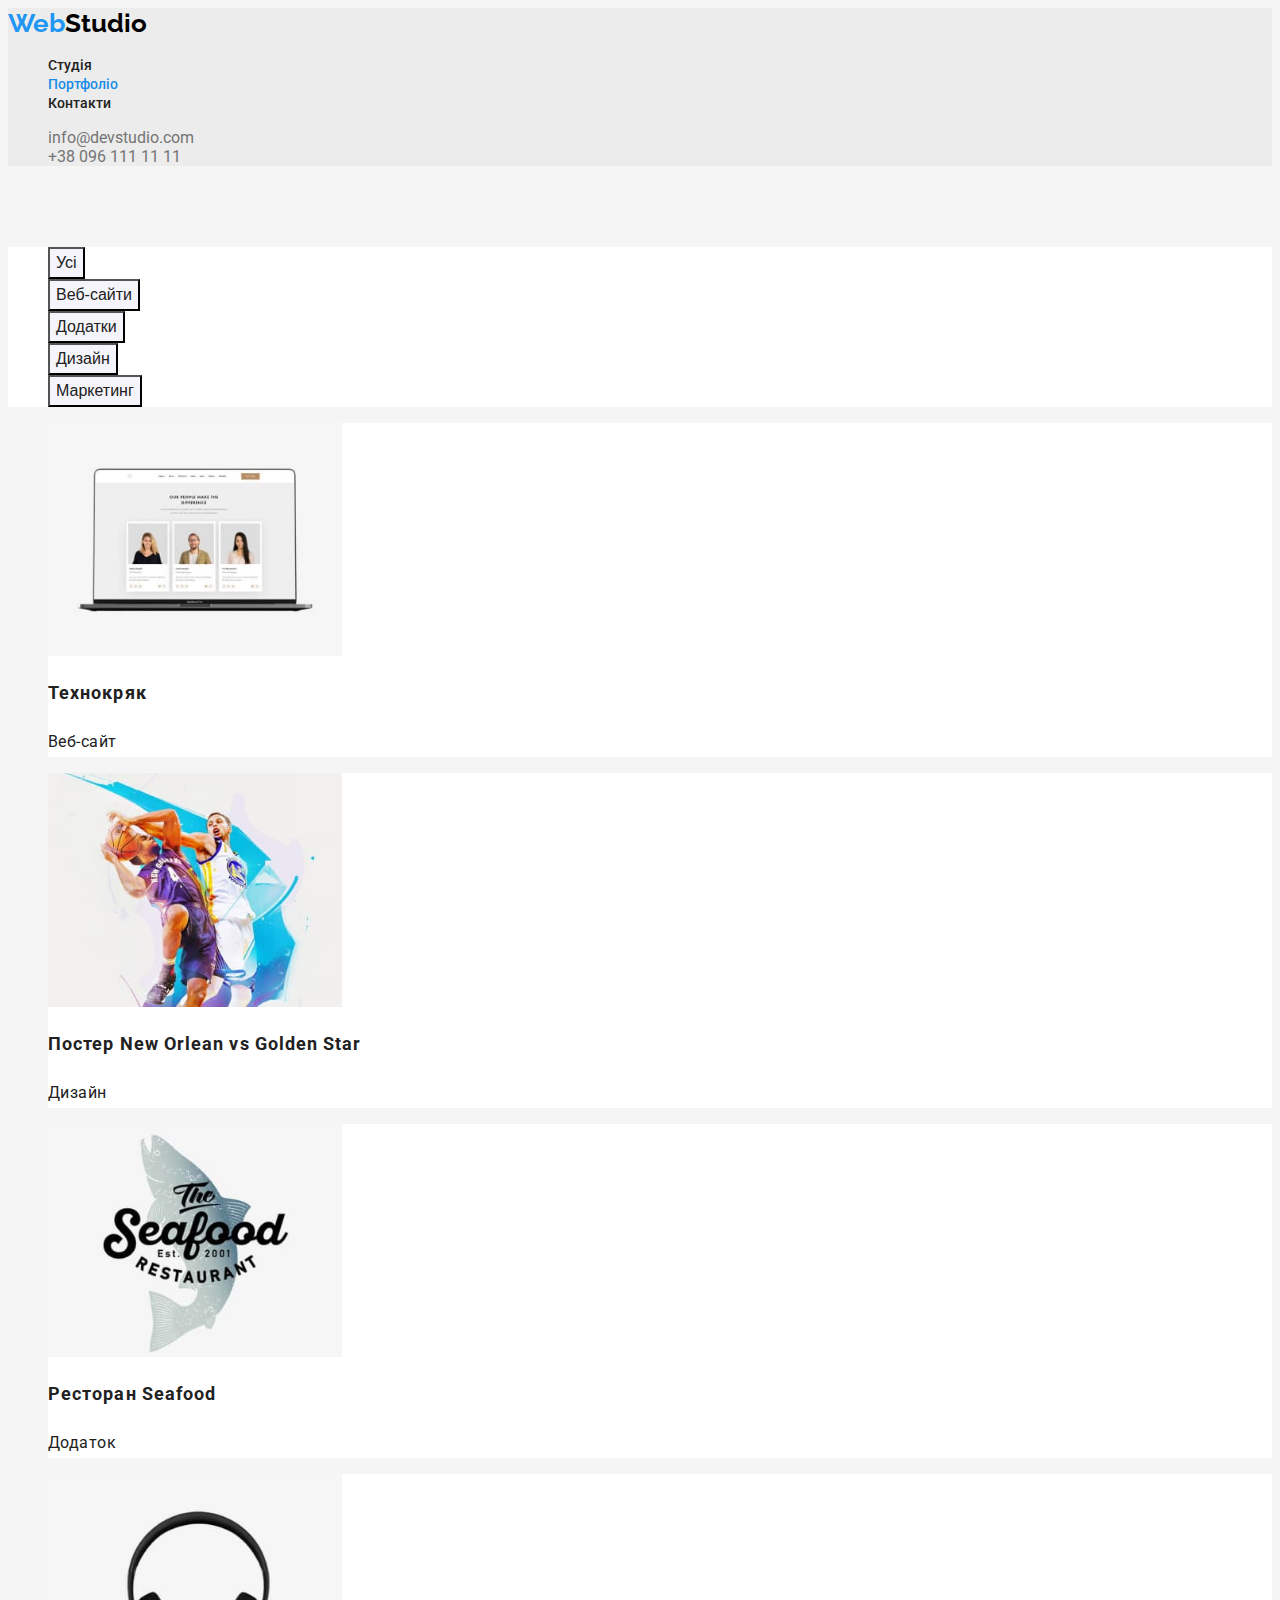
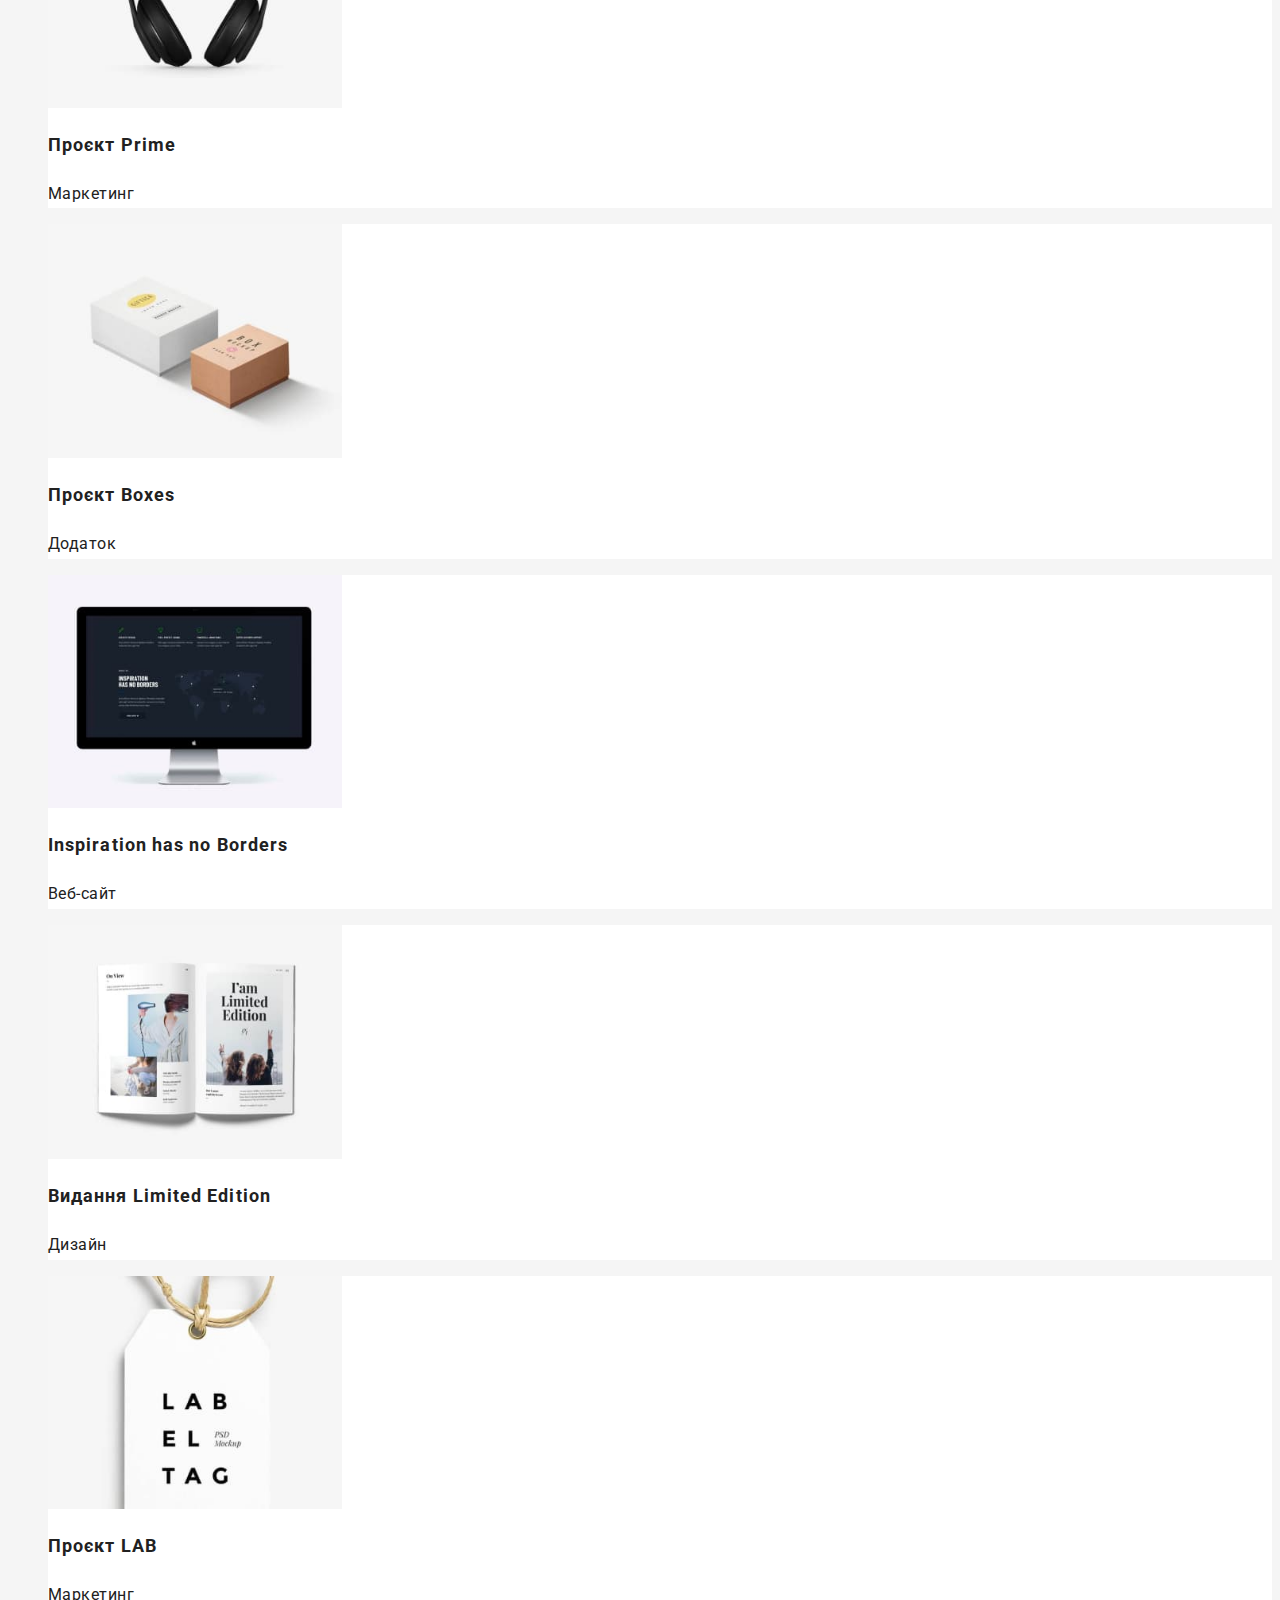
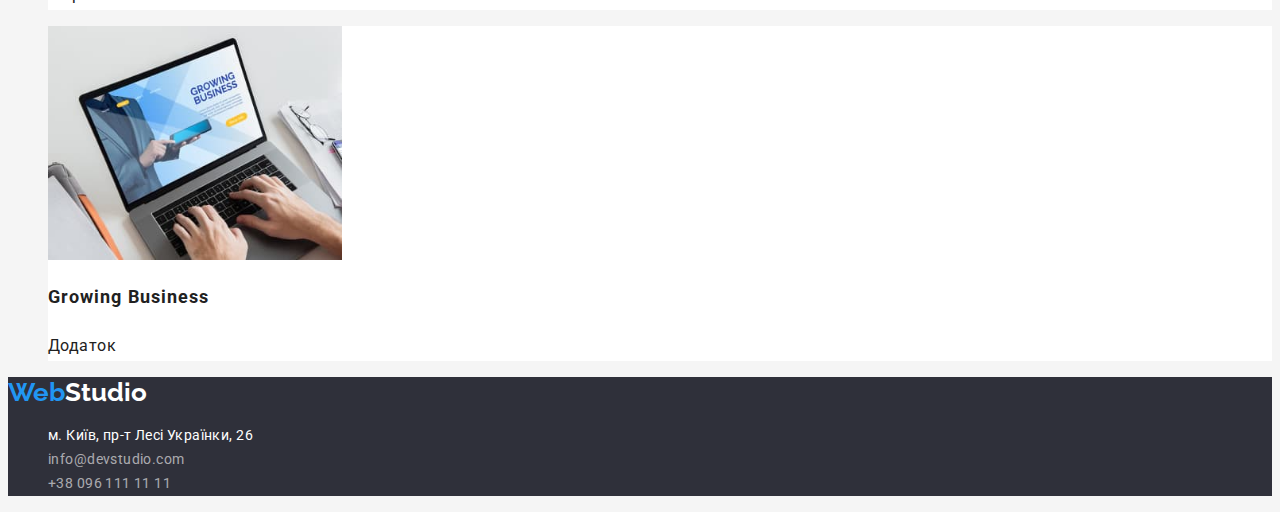
==== portfolio.html @ 99e881dc "sm else" ====
<!DOCTYPE html>
<html lang="uk">
<head>
    <meta charset="UTF-8">
    <meta http-equiv="X-UA-Compatible" content="IE=edge">
    <meta name="viewport" content="width=device-width, initial-scale=1.0">
    <link rel="preconnect" href="https://fonts.googleapis.com"> 
<link rel="preconnect" href="https://fonts.gstatic.com" crossorigin> 
<link href="https://fonts.googleapis.com/css2?family=Raleway:wght@700&family=Roboto:wght@400;500;700;900&display=swap" rel="stylesheet">
<link rel="stylesheet" href="./styles/styles.css">
    <title>Портфоліо</title>
</head>
<body>
    <header class="header">
        <a href="#" class="studio"><span class="web">Web</span>Studio</a>
        <nav>
            <ul class="site-nav list">
              <li><a href="./index.html" class="link">Студія</a></li>
              <li><a href="./portfolio.html" class="link current">Портфоліо</a></li>
              <li><a href="" class="link">Контакти</a></li>
            </ul>
        </nav>
    <ul class="contacts">
        <li class="contact"><a class="contact" href="mailto:info@devstudio.com">info@devstudio.com</a></li>
        <li class="contact"><a class="contact" href="tel:+380961111111">+38 096 111 11 11</a></li>
    </ul>
    </header>
    <main>
        <section>
          <h1 class="visually-hidden">Портфоліо</h1>
          <ul class="button_list">
            <li><button type="button" class="portfolio-button">Усі</button></li>
            <li><button type="button" class="portfolio-button">Веб-сайти</button></li>
            <li><button type="button" class="portfolio-button">Додатки</button></li>
            <li><button type="button" class="portfolio-button">Дизайн</button></li>
            <li><button type="button" class="portfolio-button">Маркетинг</button></li>
          </ul>
          <ul class="picture_list">
            <li class="picture_item">
              <img src="./images/techno_kryak.jpg" alt="Технокряк" width="294" />
              <h2 class="job">Технокряк</h2>
              <p class="type">Веб-сайт</p>
            </li>
            <li  class="picture_item">
              <img src="./images/basket.jpg" alt="Постер New Orlean vs Golden Star" width="294" />
              <h2 class="job">Постер New Orlean vs Golden Star</h2>
              <p class="type">Дизайн</p>
            </li>
            <li class="picture_item">
              <img src="./images/fish.jpg" alt="Ресторан Seafood" width="294" />
              <h2 class="job">Ресторан Seafood</h2>
              <p class="type">Додаток</p>
            </li>
            <li class="picture_item">
              <img src="./images/earphones.jpg" alt="Проєкт Prime" width="294" />
              <h2 class="job">Проєкт Prime</h2>
              <p class="type">Маркетинг</p>
            </li>
            <li class="picture_item">
              <img src="./images/boxes.jpg" alt="Проєкт Boxes" width="294" />
              <h2 class="job">Проєкт Boxes</h2>
              <p class="type">Додаток</p>
            </li>
            <li class="picture_item">
              <img src="./images/screen.jpg" alt="Inspiration has no Borders" width="294" />
              <h2 class="job">Inspiration has no Borders</h2>
              <p class="type">Веб-сайт</p>
            </li>
            <li class="picture_item">
              <img src="./images/book.jpg" alt="Видання Limited Edition" width="294" />
              <h2 class="job">Видання Limited Edition</h2>
              <p class="type">Дизайн</p>
            </li>
            <li class="picture_item">
              <img src="./images/label.jpg" alt="Проєкт LAB" width="294" />
              <h2 class="job">Проєкт LAB</h2>
              <p class="type">Маркетинг</p>
            </li>
            <li class="picture_item">
              <img src="./images/laptop.jpg" alt="Growing Business" width="294" />
              <h2 class="job">Growing Business</h2>
              <p class="type">Додаток</p>
            </li>
          </ul>
        </section>
      </main>
    <!--Basement-->
    <footer class="footer">
        <a href="#" class="studio_bot"><span class="web">Web</span>Studio</a>
        <address>
         <ul class="foot-contacts">
            <li class="address"><a class="address" href="https://goo.gl/maps/YetoZ5Styc7Grwgf9" target="_blank" rel="nofolow noopener noreferrer">м. Київ, пр-т Лесі Українки, 26</a></li>
            <li class="contact-f"><a class="contact-f" href="mailto:info@devstudio.com">info@devstudio.com</a></li>
            <li class="contact-f"><a class="contact-f" href="tel:+380961111111">+38 096 111 11 11</a></li> 
         </ul> 
        </address>
 </footer>
    
</body>
</html>
---- styles/styles.css ----
body { font-family: 'Roboto', sans-serif;
    color: #212121;
    background-color: #f5f5f5;
    
} 
.web {
color: #2196F3;
font-family: 'Raleway', sans-serif;
font-size: 26px;
line-height: 1.2;
text-decoration: none;
font-style: bold;
}
.studio {
    color: #000000;
    font-family: 'Raleway', sans-serif;
    font-size: 26px;
    line-height: 1.2;
    text-decoration: none;
    font-weight: bold;
}
.studio_bot {
    color: #FFFFFF;
    font-family: 'Raleway', sans-serif;
    font-size: 26px;
    line-height: 1.2;
    text-decoration: none;
    font-weight: bold;
}
.main {
    background-color: #2F303A;
    color: #FFFFFF;
    font-size: 44px;
    line-height: 1.36;
    letter-spacing: 0,06em;
    font-weight: 900;
    text-transform: uppercase;
    text-align: center;
   


}
.main_button {
    color: #FFFFFF;
    background-color:#2196F3;
    cursor: pointer;
    font-family: inherit;
    font-size: 16px;
    font-weight: 700;
    line-height: 1.9;
    letter-spacing: 0,06em;
    align-items: center;
    text-align: center;
    
}
.main_button:hover {
    color: #FFFFFF;
    background-color: #188CE8;
}
.main_button:focus {
    color: #FFFFFF;
    background-color: #188CE8;
}
.header {
    background-color: #ECECEC;
}
.site-nav {
    text-decoration: none;
    list-style-type: none;

}
.contacts {
    list-style-type: none;
    text-decoration: none;
    color: #212121;
}
.link {
    list-style-type: none;
    color: #212121;
    text-decoration: none;
    font-size: 14px;
    font-weight: 500;
    letter-spacing: 0,02em;
    line-height: 1.172;
    

}
.link:hover {
    color: #2196F3;
}
.link:focus {
    color: #2196F3;
}
.link:current {
    color: #2196F3;
}
.contact {
    list-style-type: none;
    text-decoration: none;
    color: #757575;
}
.contact:hover {
    color: #2196F3;
}

.h2 {
    visibility: hidden;
}
.peculiarities-block {
    text-decoration: none;
    list-style-type: none;
}
.list-item-name {
    
    font-size: 14px;
    font-weight: 700;
    color: #212121;
    letter-spacing: 0.03em;
    line-height: 1.14;
}
.list-item-description {
    font-size: 14px;
    font-weight: 400;
    color: #757575;
    line-height: 1.71;
    letter-spacing: 0.03em;

}
.wwd {
    background-color: #ECECEC;
   
}
.wwd-h2 {
font-weight: 700;
font-size: 36px;
line-height: 1.16;
text-align: center;
letter-spacing: 0.03em;
color: #212121;
}
.wwd-ul {
    text-decoration: none;
    list-style-type: none;

}
.team {
font-weight: 700;
font-size: 36px;
line-height: 1.16;
text-align: center;
letter-spacing: 0.03em;
color: #212121;
background-color: #F5F4FA;
}
.team-color {
    background-color: #F5F4FA;
}
.team-list {
    background-color: #F5F4FA;
    list-style-type: none;

}
.name {
font-weight: 500;
font-size: 16px;
line-height: 1.19;
text-align: center;
letter-spacing: 0.03em;
color: #212121;
}
.job-title {
    font-weight: 400;
font-size: 16px;
line-height: 1.19;
text-align: center;
letter-spacing: 0.03em;
color: #757575;
}
.member1 {
    background-color: #FFFFFF;
}
.member2 {
    background-color: #FFFFFF;
}
.member3 {
    background-color: #FFFFFF;
}
.member4 {
    background-color: #FFFFFF;
}
.footer {
    background-color: #2F303A;
}
.foot-contacts {
    text-decoration: none;
    list-style-type: none;
    font-style: normal;
}
.address {
font-weight: 400;
font-size: 14px;
line-height: 1.71;
letter-spacing: 0.03em;
color: #FFFFFF;
list-style-type: none;
text-decoration: none;
}
.contact-f {
    list-style-type: none;
    text-decoration: none;
    font-weight: 400;
    font-size: 14px;
    line-height: 1.71;
    letter-spacing: 0.03em;
    color: rgba(255, 255, 255, 0.6);
}

/* Portofolio html */

.portfolio-button {
  color: #212121;
  background-color: #F5F4FA;
  font-weight: 500;
  font-size: 16px;
  line-height: 1.62;
  cursor: pointer;
  
}
.portfolio-button:hover,
.portfolio-button:focus {
  color: #FFFFFF;
  background-color: #2196F3;
}
.button_list {
    list-style-type: none;
    background-color: #FFFFFF;
}
.picture_list {
    list-style-type: none;
}
.picture_item {
    background-color: #FFFFFF;
}
.job {
  color: var(--primary-text-color);
  font-weight: 700;
  font-size: 18px;
  line-height: 2;
  letter-spacing: 0.06em;
}
.type {
  color: var(--secondary-text-color);
  font-weight: 400;
  font-size: 16px;
  line-height: 1.87;
  letter-spacing: 0.03em;
}
.site-nav .link:hover,
.site-nav .link:focus,
.site-nav .link.current {
  color: #188CE8;
}
.address:hover,
.address:focus {
    color: #188CE8;
}
.contact-f:hover,
.contact-f:focus {
    color: #188CE8;
}

.visually-hidden {
    visibility: hidden;
}
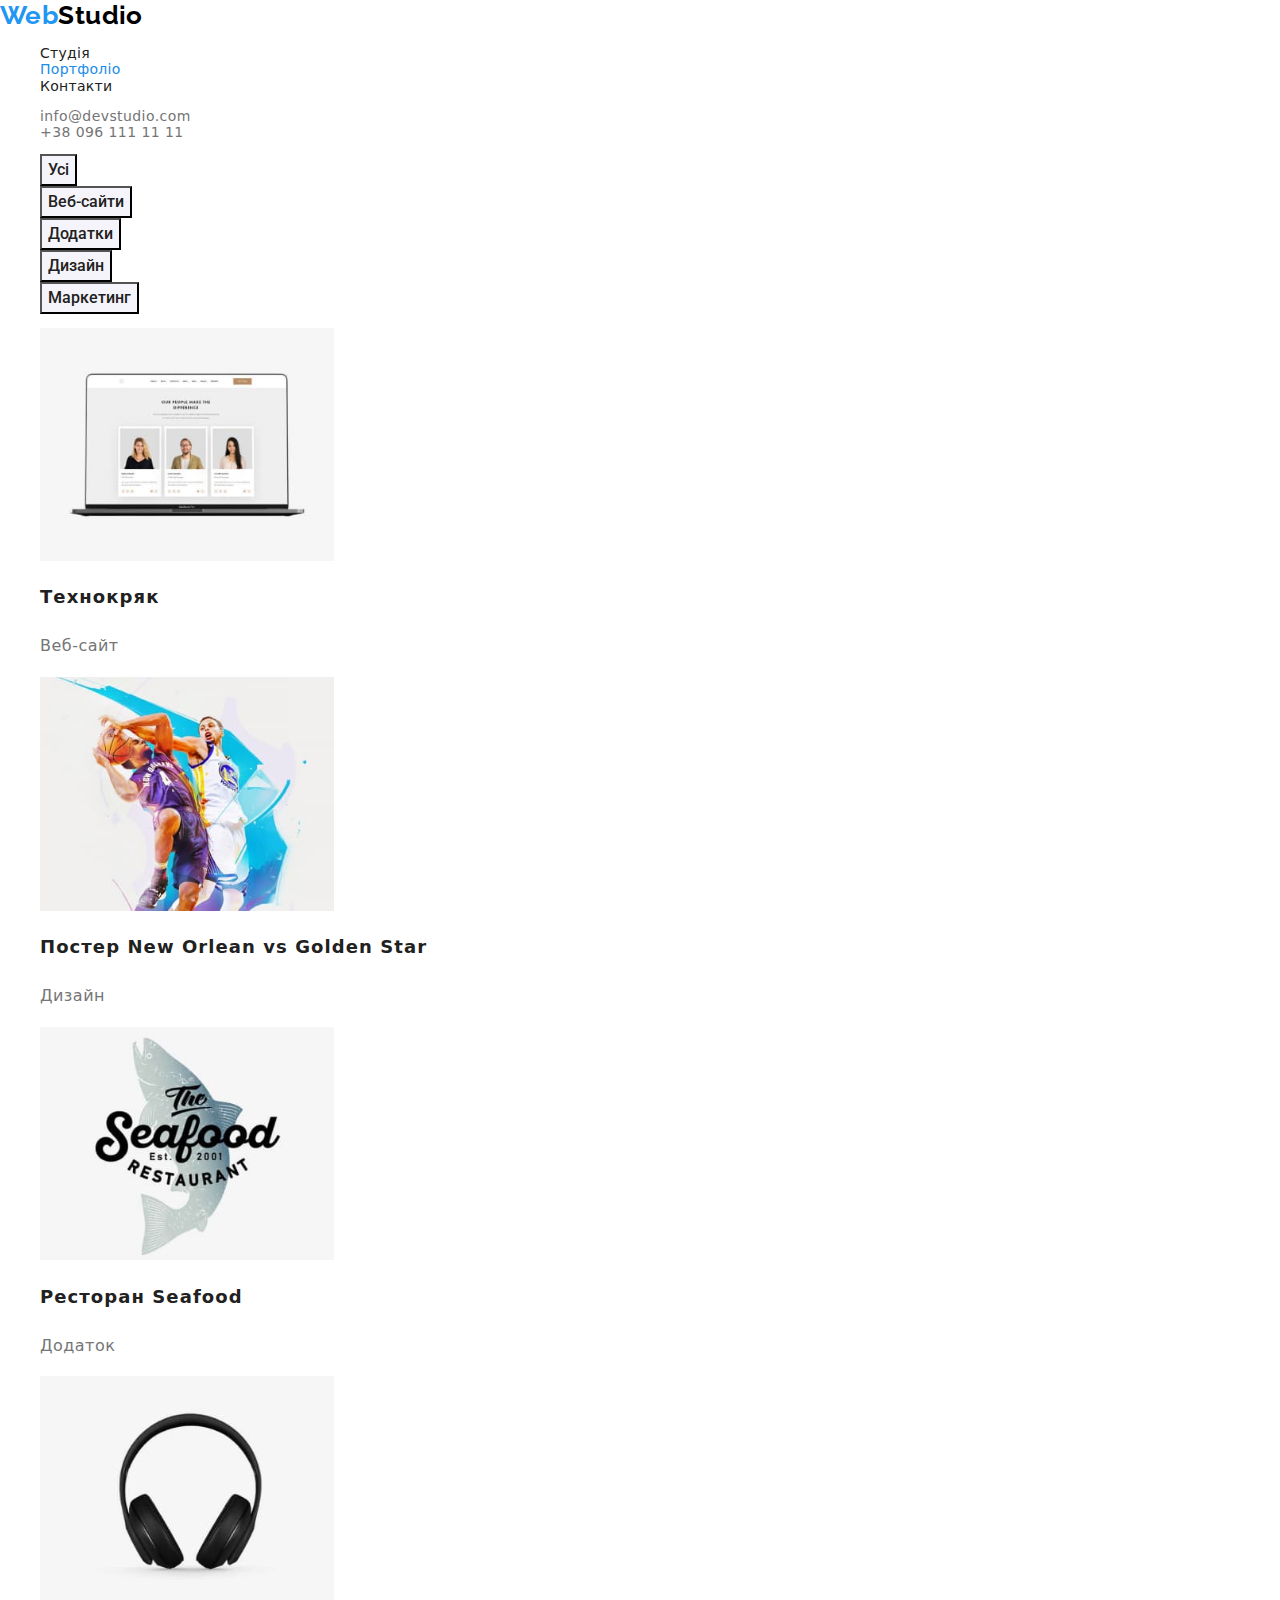
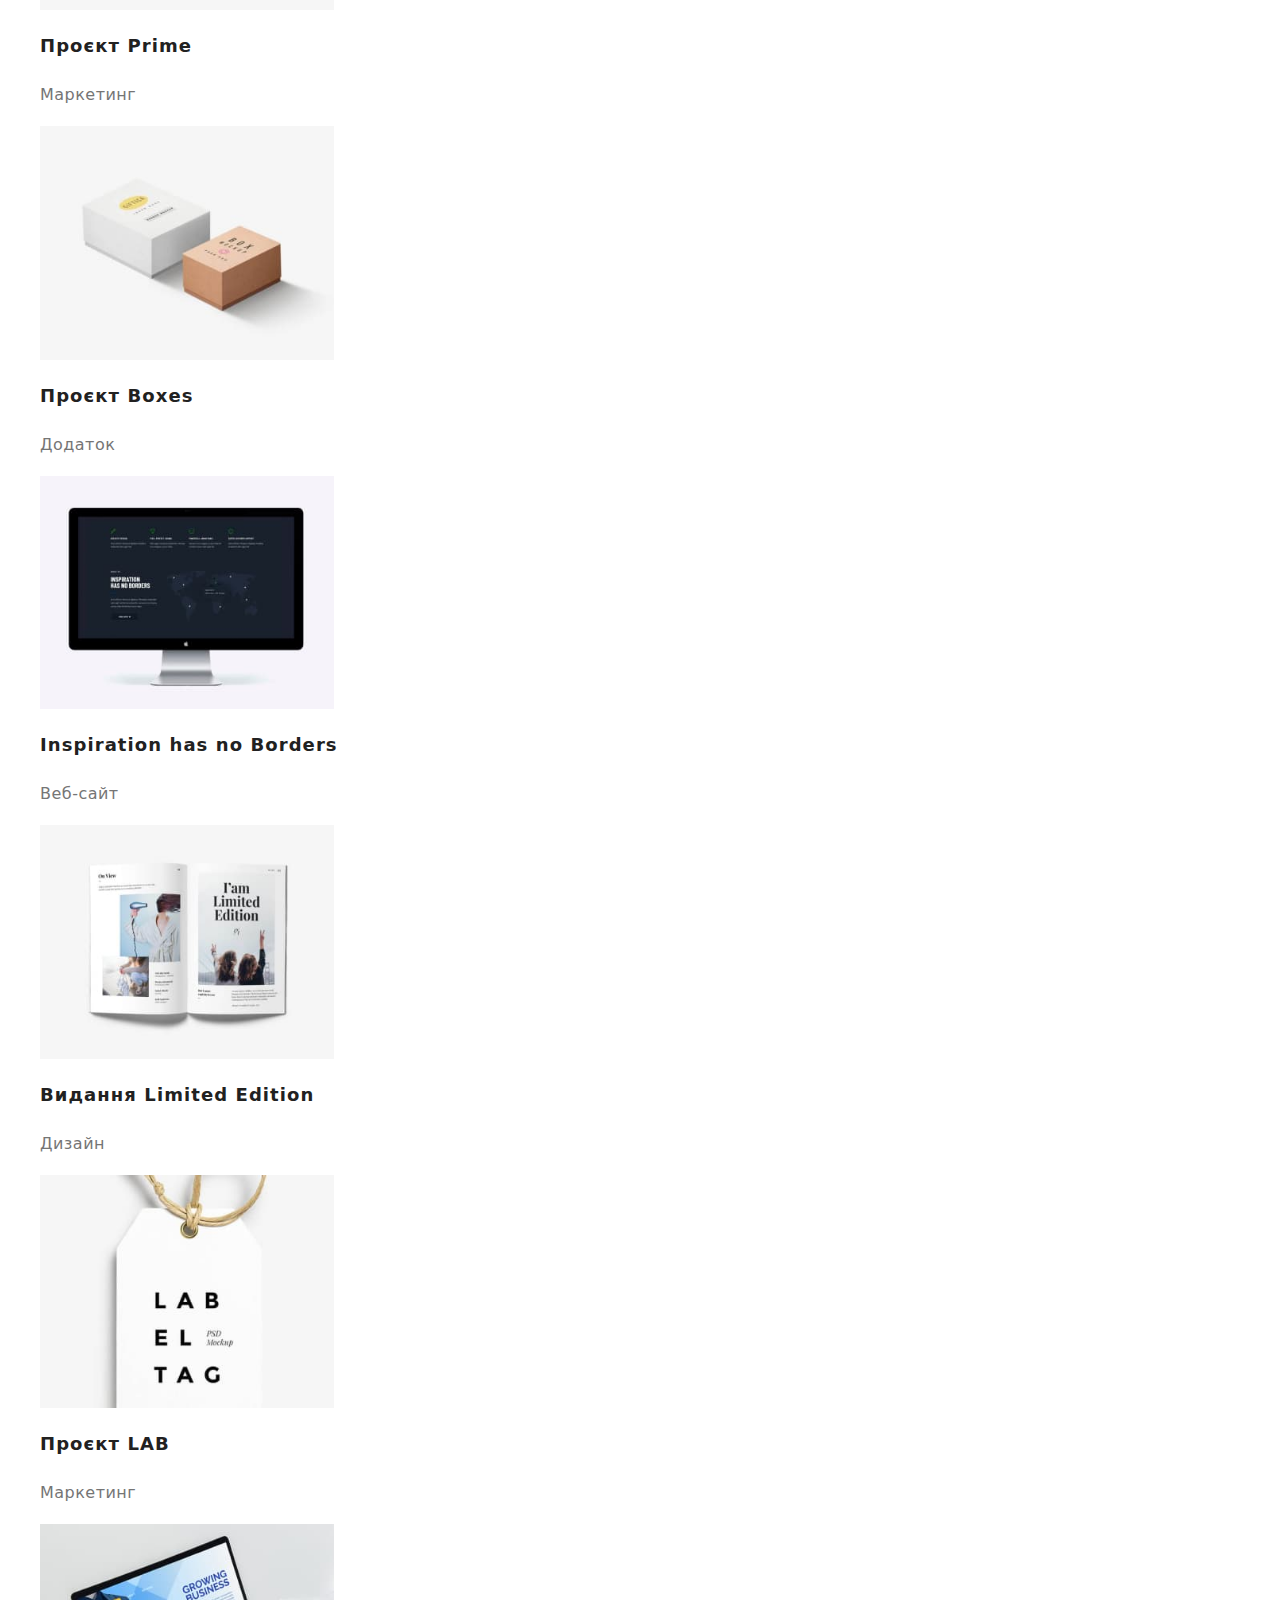
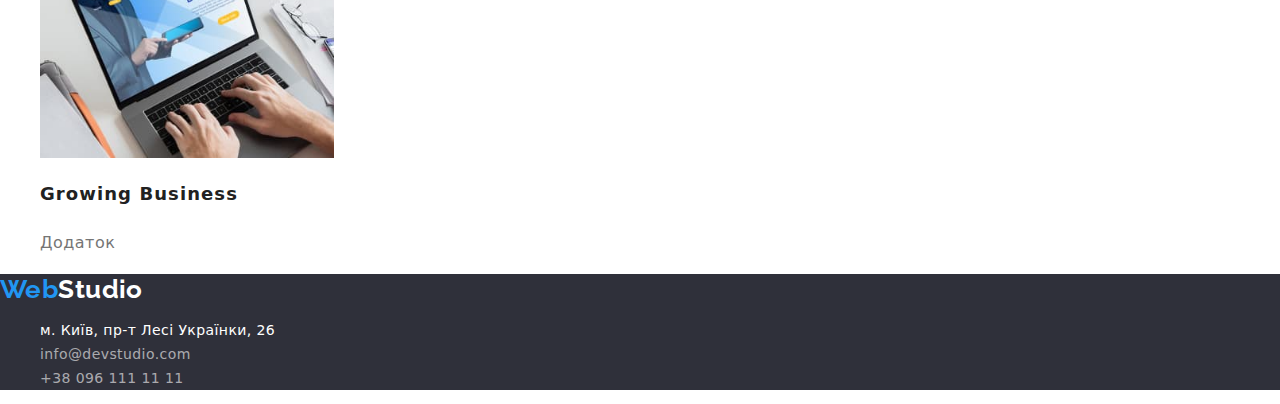
==== commit 7924ca27: "nice try" ====
--- a/portfolio.html
+++ b/portfolio.html
@@ -8,6 +8,7 @@
 <link rel="preconnect" href="https://fonts.gstatic.com" crossorigin> 
 <link href="https://fonts.googleapis.com/css2?family=Raleway:wght@700&family=Roboto:wght@400;500;700;900&display=swap" rel="stylesheet">
 <link rel="stylesheet" href="./styles/styles.css">
+<link rel="stylesheet" href="https://cdnjs.cloudflare.com/ajax/libs/modern-normalize/1.1.0/modern-normalize.min.css">
     <title>Портфоліо</title>
 </head>
 <body>
--- a/styles/styles.css
+++ b/styles/styles.css
@@ -1,38 +1,55 @@
+:root {
+--primary-text-color: #212121;
+--secondary-text-color: #FFFFFF;
+--tetriary-text-color: #000000;
+--primary-description-color: #757575;
+--secondary-description-color: rgba(255, 255, 255, 0.6);
+--primary-change-color: #2196F3;
+--button-color: #188CE8;
+--main-background-color: #2F303A;
+--random-background-color: #F5F4FA;
+}
+
+
+
+
+
+
 body { font-family: 'Roboto', sans-serif;
-    color: #212121;
-    background-color: #f5f5f5;
+    color: var(--primary-text-color);
+    background-color: #FFFFFF;
+    font-size: 14px;
+    letter-spacing: 0.03em;
     
 } 
 .web {
-color: #2196F3;
-font-family: 'Raleway', sans-serif;
-font-size: 26px;
-line-height: 1.2;
-text-decoration: none;
-font-style: bold;
+color: var(--primary-change-color);
+
 }
 .studio {
-    color: #000000;
+    color: var(--tetriary-text-color);
     font-family: 'Raleway', sans-serif;
     font-size: 26px;
-    line-height: 1.2;
+    line-height: 1.19;
     text-decoration: none;
     font-weight: bold;
 }
 .studio_bot {
-    color: #FFFFFF;
+    color: var(--secondary-text-color);
     font-family: 'Raleway', sans-serif;
     font-size: 26px;
-    line-height: 1.2;
+    line-height: 1.19;
     text-decoration: none;
     font-weight: bold;
 }
+.main_section {
+    background-color: var(--main-background-color);
+}
 .main {
-    background-color: #2F303A;
-    color: #FFFFFF;
+    color: var(--secondary-text-color);
     font-size: 44px;
     line-height: 1.36;
-    letter-spacing: 0,06em;
+    letter-spacing: 0.06em;
     font-weight: 900;
     text-transform: uppercase;
     text-align: center;
@@ -41,29 +58,27 @@
 
 }
 .main_button {
-    color: #FFFFFF;
-    background-color:#2196F3;
+    color: var(--secondary-text-color);
+    background-color:var(--primary-change-color);
     cursor: pointer;
     font-family: inherit;
     font-size: 16px;
     font-weight: 700;
-    line-height: 1.9;
-    letter-spacing: 0,06em;
+    line-height: 1.88;
+    letter-spacing: 0.06em;
     align-items: center;
     text-align: center;
     
 }
 .main_button:hover {
-    color: #FFFFFF;
-    background-color: #188CE8;
+    color: var(--secondary-text-color);
+    background-color: var(--button-color);
 }
 .main_button:focus {
-    color: #FFFFFF;
-    background-color: #188CE8;
-}
-.header {
-    background-color: #ECECEC;
-}
+    color: var(--secondary-text-color);
+    background-color: var(--button-color);
+}
+
 .site-nav {
     text-decoration: none;
     list-style-type: none;
@@ -71,41 +86,36 @@
 }
 .contacts {
     list-style-type: none;
-    text-decoration: none;
-    color: #212121;
 }
 .link {
     list-style-type: none;
-    color: #212121;
+    color: var(--primary-text-color);
     text-decoration: none;
     font-size: 14px;
     font-weight: 500;
-    letter-spacing: 0,02em;
-    line-height: 1.172;
+    letter-spacing: 0.02em;
+    line-height: 1.17;
     
 
 }
 .link:hover {
-    color: #2196F3;
+    color: var(--primary-change-color);
 }
 .link:focus {
-    color: #2196F3;
+    color: var(--primary-change-color);
 }
 .link:current {
-    color: #2196F3;
+    color: var(--primary-change-color);
 }
 .contact {
     list-style-type: none;
     text-decoration: none;
-    color: #757575;
+    color: var(--primary-description-color);
 }
 .contact:hover {
-    color: #2196F3;
-}
-
-.h2 {
-    visibility: hidden;
-}
+    color: var(--primary-change-color);
+}
+
 .peculiarities-block {
     text-decoration: none;
     list-style-type: none;
@@ -114,20 +124,19 @@
     
     font-size: 14px;
     font-weight: 700;
-    color: #212121;
+    color: var(--primary-text-color);
     letter-spacing: 0.03em;
     line-height: 1.14;
 }
 .list-item-description {
     font-size: 14px;
-    font-weight: 400;
-    color: #757575;
+    color: var(--primary-description-color);
     line-height: 1.71;
     letter-spacing: 0.03em;
 
 }
 .wwd {
-    background-color: #ECECEC;
+    background-color: var(--secondary-text-color);
    
 }
 .wwd-h2 {
@@ -136,7 +145,7 @@
 line-height: 1.16;
 text-align: center;
 letter-spacing: 0.03em;
-color: #212121;
+color: var(--primary-text-color);
 }
 .wwd-ul {
     text-decoration: none;
@@ -149,14 +158,12 @@
 line-height: 1.16;
 text-align: center;
 letter-spacing: 0.03em;
-color: #212121;
-background-color: #F5F4FA;
+color: var(--primary-text-color);
 }
 .team-color {
-    background-color: #F5F4FA;
+    background-color: var(--random-background-color);
 }
 .team-list {
-    background-color: #F5F4FA;
     list-style-type: none;
 
 }
@@ -166,30 +173,29 @@
 line-height: 1.19;
 text-align: center;
 letter-spacing: 0.03em;
-color: #212121;
+color: var(--primary-text-color);
 }
 .job-title {
-    font-weight: 400;
 font-size: 16px;
 line-height: 1.19;
 text-align: center;
 letter-spacing: 0.03em;
-color: #757575;
+color: var(--primary-description-color);
 }
 .member1 {
-    background-color: #FFFFFF;
+    background-color: var(--secondary-text-color);
 }
 .member2 {
-    background-color: #FFFFFF;
+    background-color: var(--secondary-text-color);
 }
 .member3 {
-    background-color: #FFFFFF;
+    background-color: var(--secondary-text-color);
 }
 .member4 {
-    background-color: #FFFFFF;
+    background-color: var(--secondary-text-color);
 }
 .footer {
-    background-color: #2F303A;
+    background-color: var(--main-background-color);
 }
 .foot-contacts {
     text-decoration: none;
@@ -197,12 +203,10 @@
     font-style: normal;
 }
 .address {
-font-weight: 400;
 font-size: 14px;
 line-height: 1.71;
 letter-spacing: 0.03em;
-color: #FFFFFF;
-list-style-type: none;
+color: var(--secondary-text-color);
 text-decoration: none;
 }
 .contact-f {
@@ -212,14 +216,15 @@
     font-size: 14px;
     line-height: 1.71;
     letter-spacing: 0.03em;
-    color: rgba(255, 255, 255, 0.6);
+    color: var(--secondary-description-color);
 }
 
 /* Portofolio html */
 
 .portfolio-button {
-  color: #212121;
-  background-color: #F5F4FA;
+  font-family: 'Roboto';
+  color: var(--primary-text-color);
+  background-color: var(--random-background-color);
   font-weight: 500;
   font-size: 16px;
   line-height: 1.62;
@@ -228,29 +233,28 @@
 }
 .portfolio-button:hover,
 .portfolio-button:focus {
-  color: #FFFFFF;
-  background-color: #2196F3;
+  color: var(--secondary-text-color);
+  background-color: var(--primary-change-color);
 }
 .button_list {
     list-style-type: none;
-    background-color: #FFFFFF;
+   
 }
 .picture_list {
     list-style-type: none;
 }
 .picture_item {
-    background-color: #FFFFFF;
+    background-color: var(--secondary-text-color);
 }
 .job {
-  color: var(--primary-text-color);
+  color:var(--primary-text-color);
   font-weight: 700;
   font-size: 18px;
   line-height: 2;
   letter-spacing: 0.06em;
 }
 .type {
-  color: var(--secondary-text-color);
-  font-weight: 400;
+  color: var(--primary-description-color);
   font-size: 16px;
   line-height: 1.87;
   letter-spacing: 0.03em;
@@ -258,17 +262,26 @@
 .site-nav .link:hover,
 .site-nav .link:focus,
 .site-nav .link.current {
-  color: #188CE8;
+  color: var(--button-color);
 }
 .address:hover,
 .address:focus {
-    color: #188CE8;
+    color: var(--button-color);
 }
 .contact-f:hover,
 .contact-f:focus {
-    color: #188CE8;
+    color: var(--button-color);
 }
 
 .visually-hidden {
-    visibility: hidden;
-}
+    position: absolute;
+    width: 1px;
+    height: 1px;
+    margin: -1px;
+    border: 0;
+    padding: 0;
+    white-space: nowrap;
+    clip-path: inset(100%);
+    clip: rect(0 0 0 0);
+    overflow: hidden;
+}
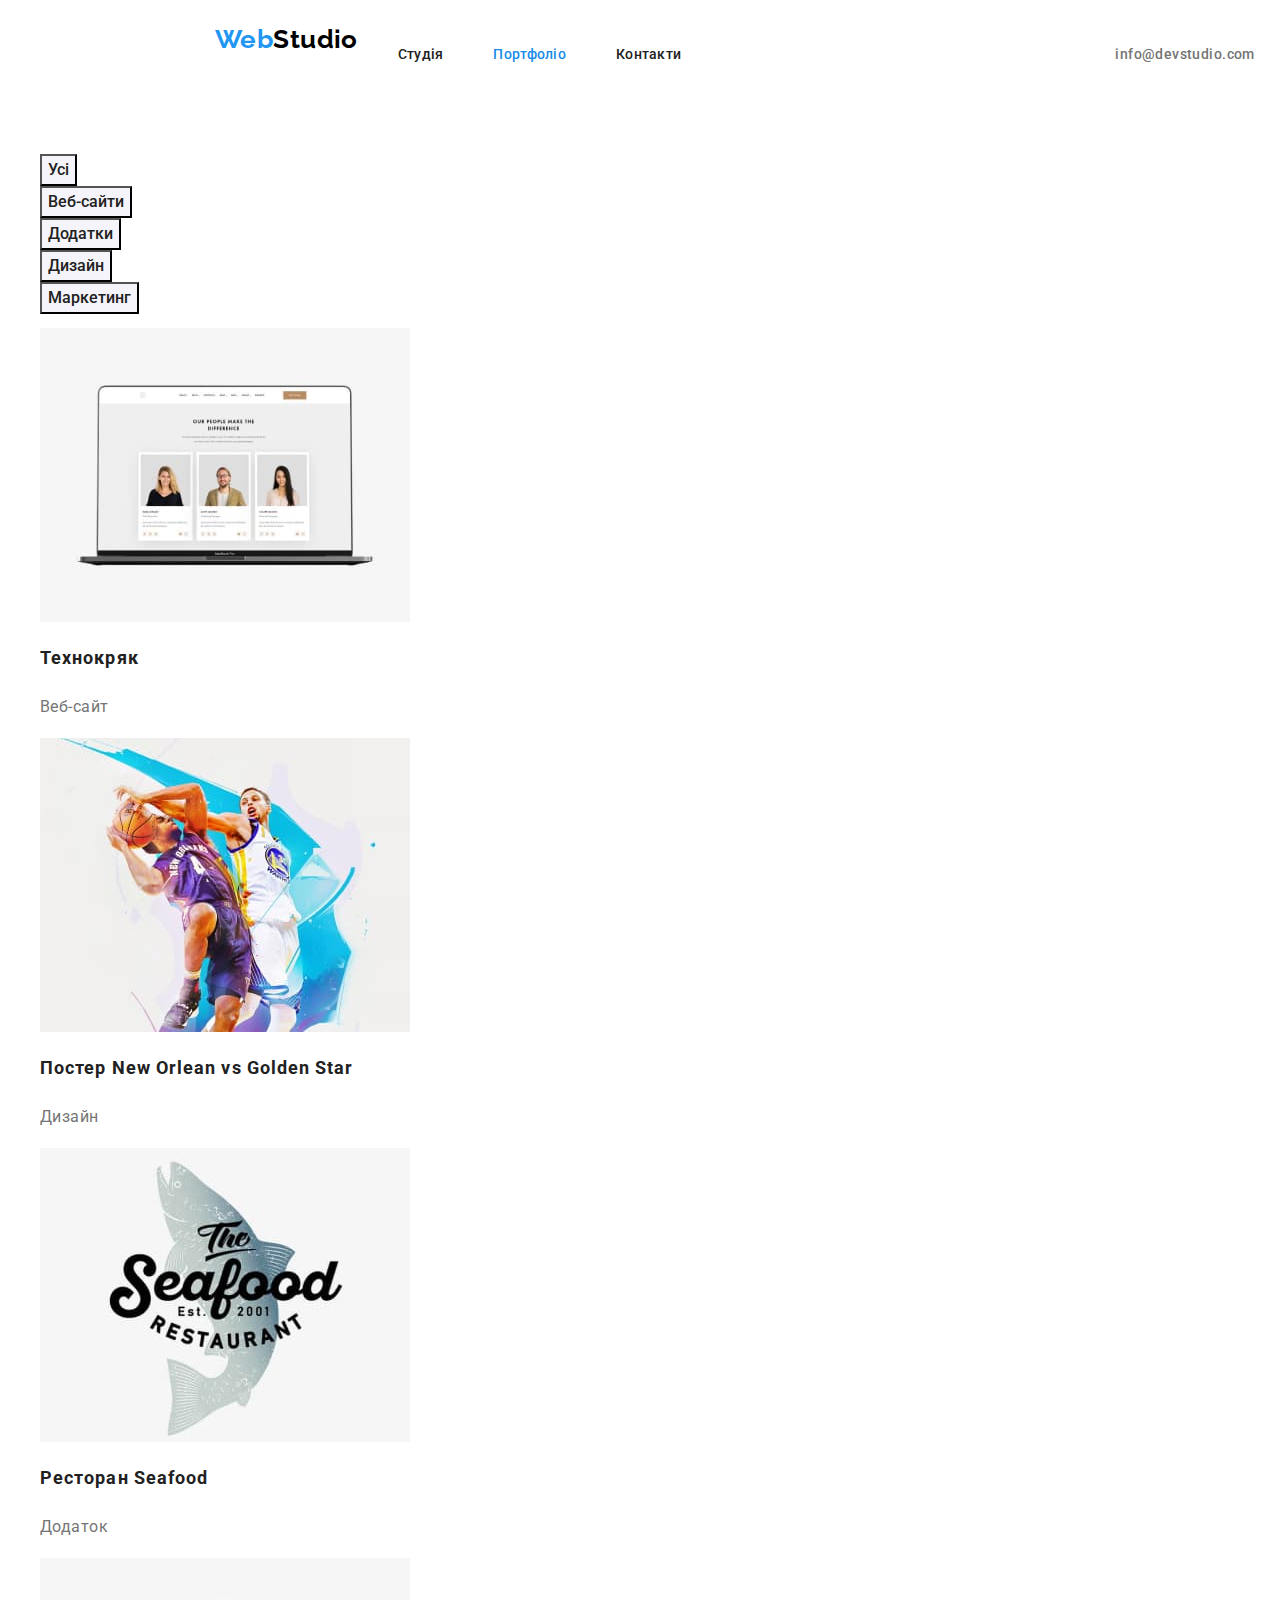
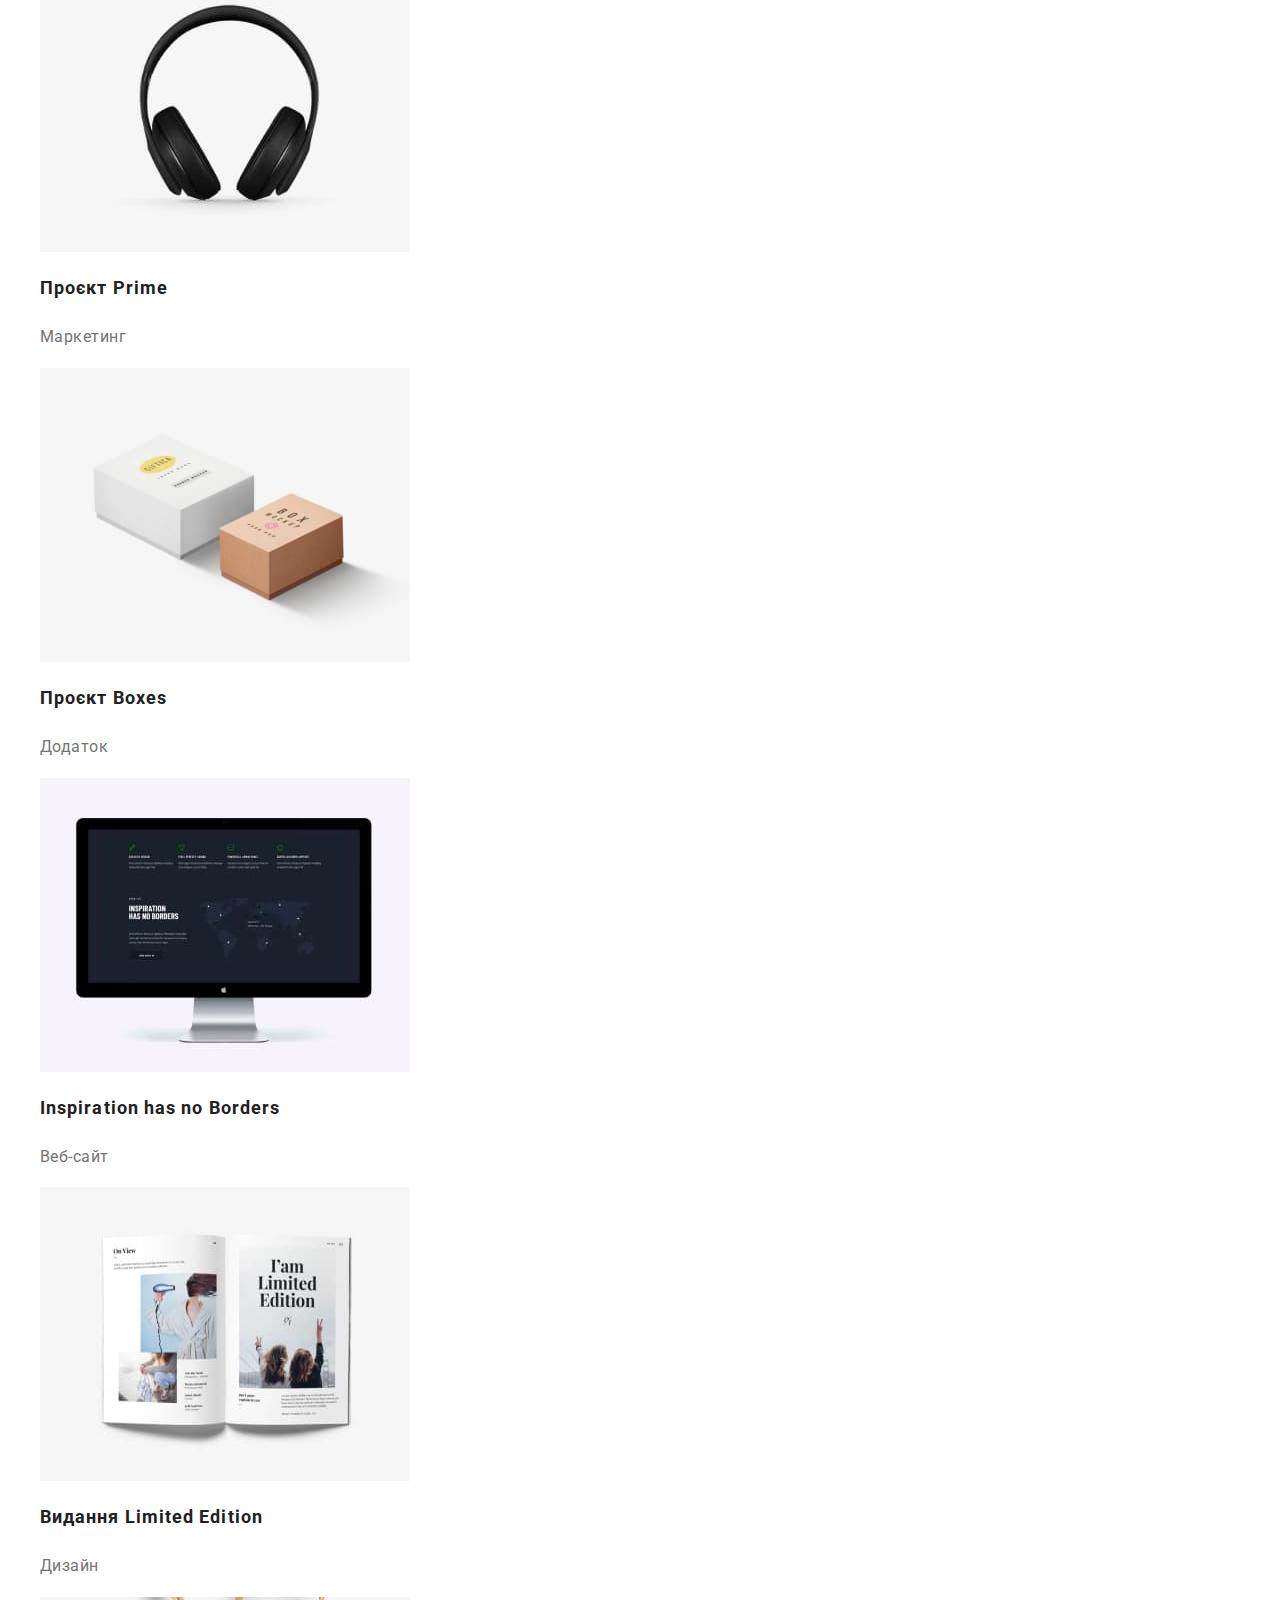
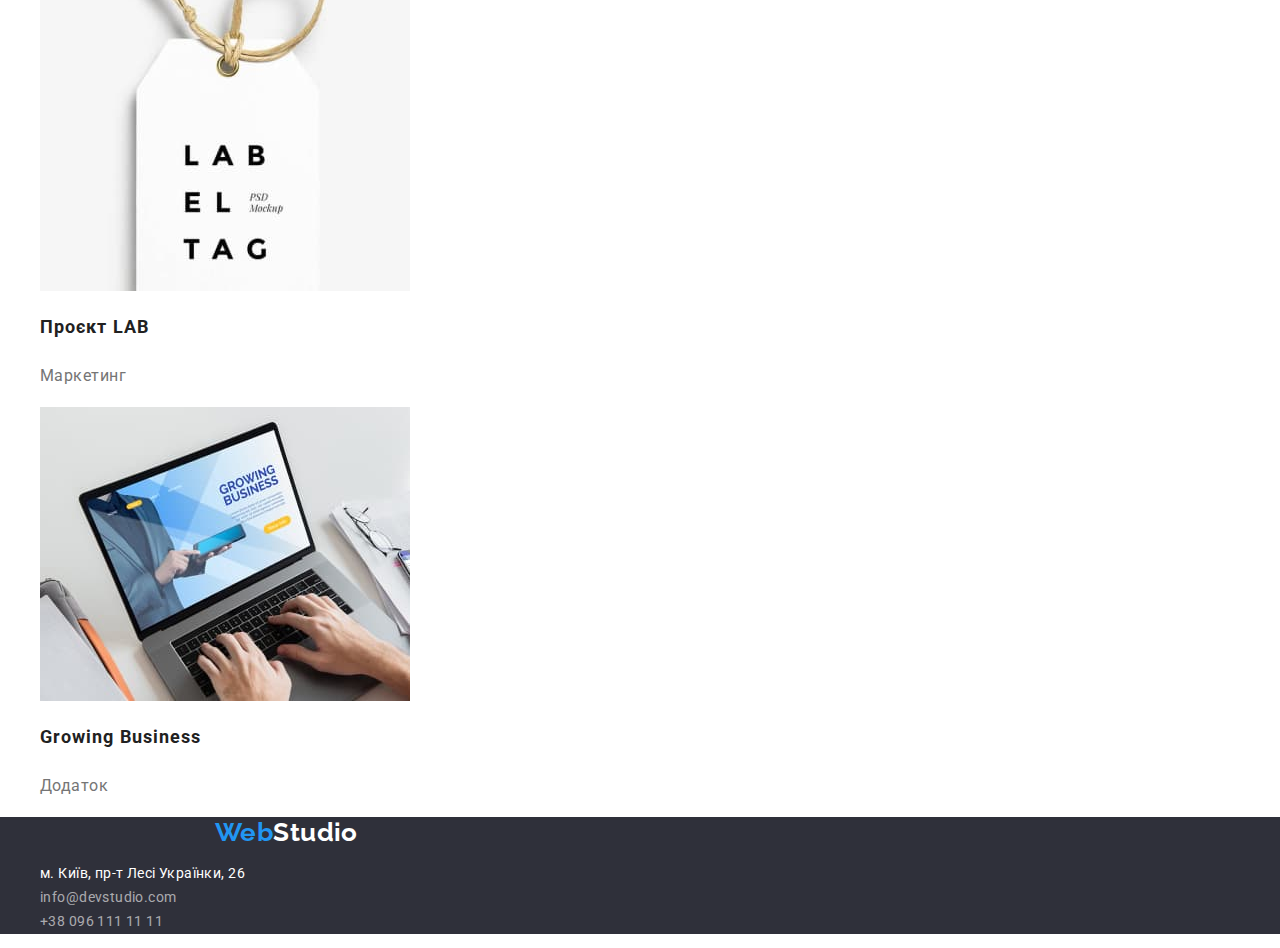
==== commit d3ffa4cd: "Done" ====
--- a/portfolio.html
+++ b/portfolio.html
@@ -6,9 +6,9 @@
     <meta name="viewport" content="width=device-width, initial-scale=1.0">
     <link rel="preconnect" href="https://fonts.googleapis.com"> 
 <link rel="preconnect" href="https://fonts.gstatic.com" crossorigin> 
+<link rel="stylesheet" href="https://cdnjs.cloudflare.com/ajax/libs/modern-normalize/1.1.0/modern-normalize.min.css">
 <link href="https://fonts.googleapis.com/css2?family=Raleway:wght@700&family=Roboto:wght@400;500;700;900&display=swap" rel="stylesheet">
 <link rel="stylesheet" href="./styles/styles.css">
-<link rel="stylesheet" href="https://cdnjs.cloudflare.com/ajax/libs/modern-normalize/1.1.0/modern-normalize.min.css">
     <title>Портфоліо</title>
 </head>
 <body>
@@ -38,47 +38,47 @@
           </ul>
           <ul class="picture_list">
             <li class="picture_item">
-              <img src="./images/techno_kryak.jpg" alt="Технокряк" width="294" />
+              <img src="./images/techno_kryak.jpg" alt="Технокряк" width="370" />
               <h2 class="job">Технокряк</h2>
               <p class="type">Веб-сайт</p>
             </li>
             <li  class="picture_item">
-              <img src="./images/basket.jpg" alt="Постер New Orlean vs Golden Star" width="294" />
+              <img src="./images/basket.jpg" alt="Постер New Orlean vs Golden Star" width="370" />
               <h2 class="job">Постер New Orlean vs Golden Star</h2>
               <p class="type">Дизайн</p>
             </li>
             <li class="picture_item">
-              <img src="./images/fish.jpg" alt="Ресторан Seafood" width="294" />
+              <img src="./images/fish.jpg" alt="Ресторан Seafood" width="370" />
               <h2 class="job">Ресторан Seafood</h2>
               <p class="type">Додаток</p>
             </li>
             <li class="picture_item">
-              <img src="./images/earphones.jpg" alt="Проєкт Prime" width="294" />
+              <img src="./images/earphones.jpg" alt="Проєкт Prime" width="370" />
               <h2 class="job">Проєкт Prime</h2>
               <p class="type">Маркетинг</p>
             </li>
             <li class="picture_item">
-              <img src="./images/boxes.jpg" alt="Проєкт Boxes" width="294" />
+              <img src="./images/boxes.jpg" alt="Проєкт Boxes" width="370" />
               <h2 class="job">Проєкт Boxes</h2>
               <p class="type">Додаток</p>
             </li>
             <li class="picture_item">
-              <img src="./images/screen.jpg" alt="Inspiration has no Borders" width="294" />
+              <img src="./images/screen.jpg" alt="Inspiration has no Borders" width="370" />
               <h2 class="job">Inspiration has no Borders</h2>
               <p class="type">Веб-сайт</p>
             </li>
             <li class="picture_item">
-              <img src="./images/book.jpg" alt="Видання Limited Edition" width="294" />
+              <img src="./images/book.jpg" alt="Видання Limited Edition" width="370" />
               <h2 class="job">Видання Limited Edition</h2>
               <p class="type">Дизайн</p>
             </li>
             <li class="picture_item">
-              <img src="./images/label.jpg" alt="Проєкт LAB" width="294" />
+              <img src="./images/label.jpg" alt="Проєкт LAB" width="370" />
               <h2 class="job">Проєкт LAB</h2>
               <p class="type">Маркетинг</p>
             </li>
             <li class="picture_item">
-              <img src="./images/laptop.jpg" alt="Growing Business" width="294" />
+              <img src="./images/laptop.jpg" alt="Growing Business" width="370" />
               <h2 class="job">Growing Business</h2>
               <p class="type">Додаток</p>
             </li>
--- a/styles/styles.css
+++ b/styles/styles.css
@@ -13,7 +13,20 @@
 
 
 
-
+.header {
+    display: flex;
+}
+
+.div_header {
+    width: 1200px;
+    padding-left: 15px;
+    padding-right: 15px;
+    display: flex;
+}
+
+.nav_header {
+    display: flex;
+}
 
 body { font-family: 'Roboto', sans-serif;
     color: var(--primary-text-color);
@@ -22,8 +35,12 @@
     letter-spacing: 0.03em;
     
 } 
+
 .web {
 color: var(--primary-change-color);
+    margin-top: 24px;
+    margin-bottom: 25px;
+    margin-left: 215px;
 
 }
 .studio {
@@ -33,6 +50,8 @@
     line-height: 1.19;
     text-decoration: none;
     font-weight: bold;
+    margin-top: 24px;
+    margin-bottom: 25px;
 }
 .studio_bot {
     color: var(--secondary-text-color);
@@ -44,6 +63,9 @@
 }
 .main_section {
     background-color: var(--main-background-color);
+    display: block;
+    padding-top: 80px;
+    padding-bottom: 94px;
 }
 .main {
     color: var(--secondary-text-color);
@@ -71,21 +93,33 @@
     
 }
 .main_button:hover {
-    color: var(--secondary-text-color);
+
     background-color: var(--button-color);
 }
 .main_button:focus {
-    color: var(--secondary-text-color);
+
     background-color: var(--button-color);
 }
 
+.contact:hover {
+    color: var(--primary-change-color);
+}
+.contact:focus {
+    color: var(--primary-change-color);
+}
 .site-nav {
     text-decoration: none;
     list-style-type: none;
+    display: flex;
 
 }
 .contacts {
     list-style-type: none;
+    display: flex;
+    margin-left: 344px;
+    
+    
+    
 }
 .link {
     list-style-type: none;
@@ -95,7 +129,11 @@
     font-weight: 500;
     letter-spacing: 0.02em;
     line-height: 1.17;
-    
+    padding-top: 32px;
+    padding-bottom: 32px;
+    margin-right: 50px;
+    display: block;
+
 
 }
 .link:hover {
@@ -108,9 +146,13 @@
     color: var(--primary-change-color);
 }
 .contact {
-    list-style-type: none;
+    font-weight: 500;
     text-decoration: none;
     color: var(--primary-description-color);
+    padding-top: 32px;
+    padding-bottom: 32px;
+    padding-right: 50px;
+    
 }
 .contact:hover {
     color: var(--primary-change-color);
@@ -210,9 +252,7 @@
 text-decoration: none;
 }
 .contact-f {
-    list-style-type: none;
-    text-decoration: none;
-    font-weight: 400;
+    text-decoration: none;
     font-size: 14px;
     line-height: 1.71;
     letter-spacing: 0.03em;
@@ -222,7 +262,7 @@
 /* Portofolio html */
 
 .portfolio-button {
-  font-family: 'Roboto';
+  font-family: inherit;
   color: var(--primary-text-color);
   background-color: var(--random-background-color);
   font-weight: 500;
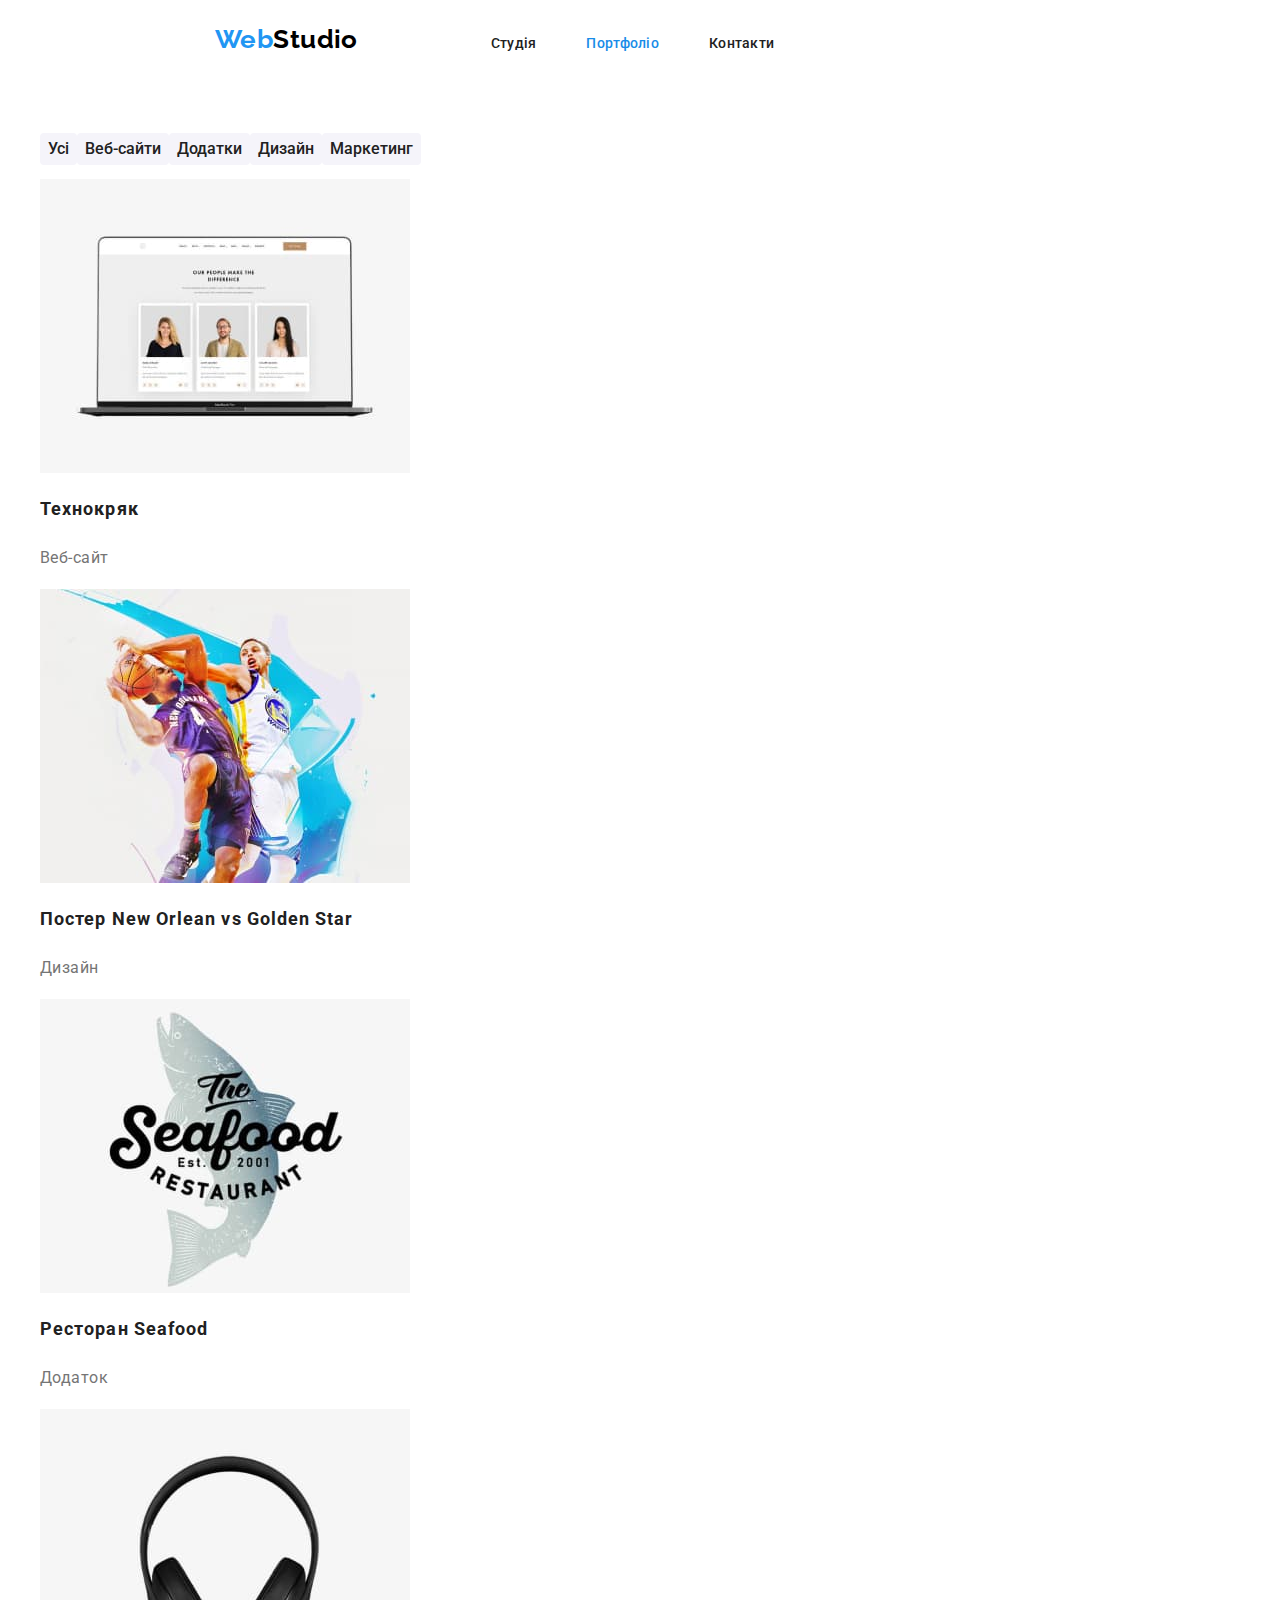
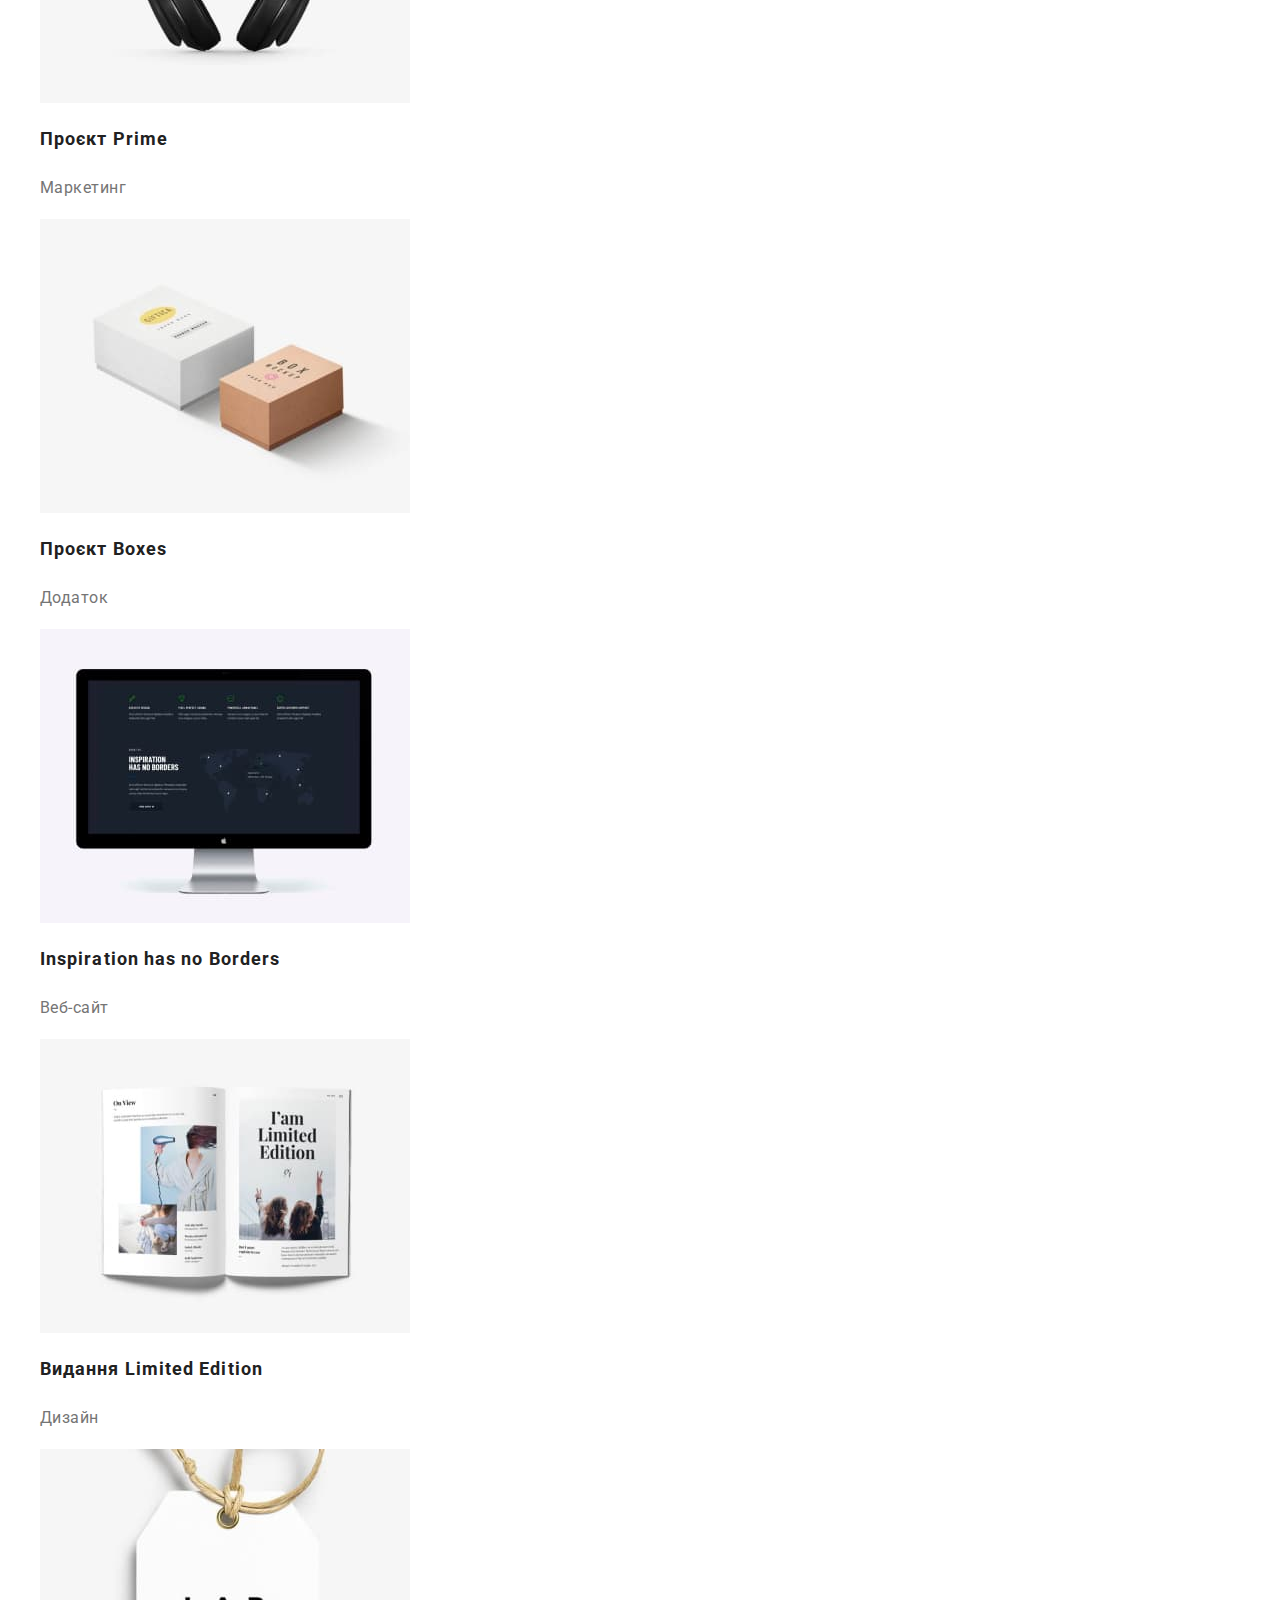
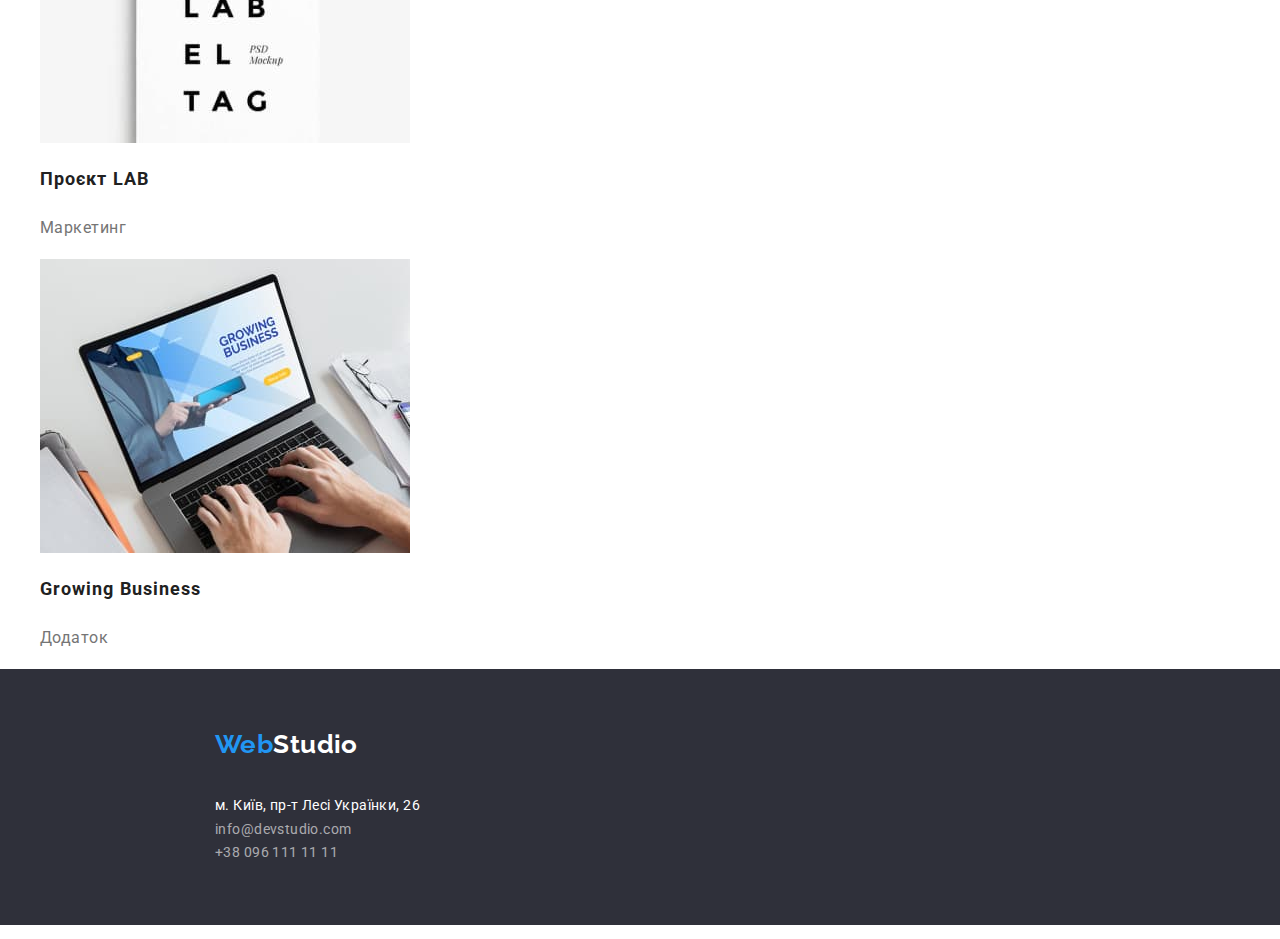
==== commit 80ec72e1: "hw3" ====
--- a/portfolio.html
+++ b/portfolio.html
@@ -26,7 +26,7 @@
         <li class="contact"><a class="contact" href="tel:+380961111111">+38 096 111 11 11</a></li>
     </ul>
     </header>
-    <main>
+    <main class="port_main">
         <section>
           <h1 class="visually-hidden">Портфоліо</h1>
           <ul class="button_list">
--- a/styles/styles.css
+++ b/styles/styles.css
@@ -15,12 +15,11 @@
 
 .header {
     display: flex;
+    
 }
 
 .div_header {
-    width: 1200px;
-    padding-left: 15px;
-    padding-right: 15px;
+
     display: flex;
 }
 
@@ -51,7 +50,8 @@
     text-decoration: none;
     font-weight: bold;
     margin-top: 24px;
-    margin-bottom: 25px;
+    margin-bottom: 0px;
+    margin-right: 93px;
 }
 .studio_bot {
     color: var(--secondary-text-color);
@@ -64,8 +64,8 @@
 .main_section {
     background-color: var(--main-background-color);
     display: block;
-    padding-top: 80px;
-    padding-bottom: 94px;
+    margin-top: 0px;
+   
 }
 .main {
     color: var(--secondary-text-color);
@@ -75,8 +75,8 @@
     font-weight: 900;
     text-transform: uppercase;
     text-align: center;
-   
-
+    padding: 200px 452px 30px 452px;
+    margin: 0px;
 
 }
 .main_button {
@@ -90,6 +90,10 @@
     letter-spacing: 0.06em;
     align-items: center;
     text-align: center;
+    margin-left: 745px;
+    border-color: transparent;
+    border-radius: 4px;
+    margin-bottom: 200px;
     
 }
 .main_button:hover {
@@ -115,8 +119,13 @@
 }
 .contacts {
     list-style-type: none;
-    display: flex;
-    margin-left: 344px;
+ display: flex;
+ margin-left: 344px;
+ margin-right: 215px;
+ padding-top: 21px;
+ padding-bottom: 22px;
+ 
+    
     
     
     
@@ -129,8 +138,8 @@
     font-weight: 500;
     letter-spacing: 0.02em;
     line-height: 1.17;
-    padding-top: 32px;
-    padding-bottom: 32px;
+    padding-top: 21px;
+    padding-bottom: 22px;
     margin-right: 50px;
     display: block;
 
@@ -149,9 +158,8 @@
     font-weight: 500;
     text-decoration: none;
     color: var(--primary-description-color);
-    padding-top: 32px;
-    padding-bottom: 32px;
-    padding-right: 50px;
+    margin-left: 50px;
+    
     
 }
 .contact:hover {
@@ -161,6 +169,12 @@
 .peculiarities-block {
     text-decoration: none;
     list-style-type: none;
+    display: flex;
+    margin-top: 94px;
+}
+
+.list_item_main {
+    margin-right: 30px;
 }
 .list-item-name {
     
@@ -169,6 +183,7 @@
     color: var(--primary-text-color);
     letter-spacing: 0.03em;
     line-height: 1.14;
+    
 }
 .list-item-description {
     font-size: 14px;
@@ -179,7 +194,9 @@
 }
 .wwd {
     background-color: var(--secondary-text-color);
-   
+    margin-top: 94px;
+    
+
 }
 .wwd-h2 {
 font-weight: 700;
@@ -192,7 +209,15 @@
 .wwd-ul {
     text-decoration: none;
     list-style-type: none;
-
+    display: flex;
+    margin-left: 215px;
+
+}
+.wwd-li1 {
+    margin-right: 30px;
+}
+.wwd-li2 {
+    margin-right: 30px;
 }
 .team {
 font-weight: 700;
@@ -201,13 +226,30 @@
 text-align: center;
 letter-spacing: 0.03em;
 color: var(--primary-text-color);
+padding-top: 94px;
 }
 .team-color {
     background-color: var(--random-background-color);
+    margin-top: 94px;
 }
 .team-list {
     list-style-type: none;
-
+display: flex;
+padding-bottom: 101px;
+}
+
+.member1 {
+    margin-left: 215px;
+    margin-right: 30px;
+    border-bottom: var(--main-background-color);
+}
+.member2 {
+    
+    margin-right: 30px;
+}
+.member3 {
+    
+    margin-right: 30px;
 }
 .name {
 font-weight: 500;
@@ -238,11 +280,13 @@
 }
 .footer {
     background-color: var(--main-background-color);
+    padding-top: 60px;
 }
 .foot-contacts {
     text-decoration: none;
     list-style-type: none;
     font-style: normal;
+    padding: 20px 0px 60px 215px;
 }
 .address {
 font-size: 14px;
@@ -269,6 +313,8 @@
   font-size: 16px;
   line-height: 1.62;
   cursor: pointer;
+  border-color: transparent;
+  border-radius: 4px;
   
 }
 .portfolio-button:hover,
@@ -278,6 +324,7 @@
 }
 .button_list {
     list-style-type: none;
+    display: flex;
    
 }
 .picture_list {
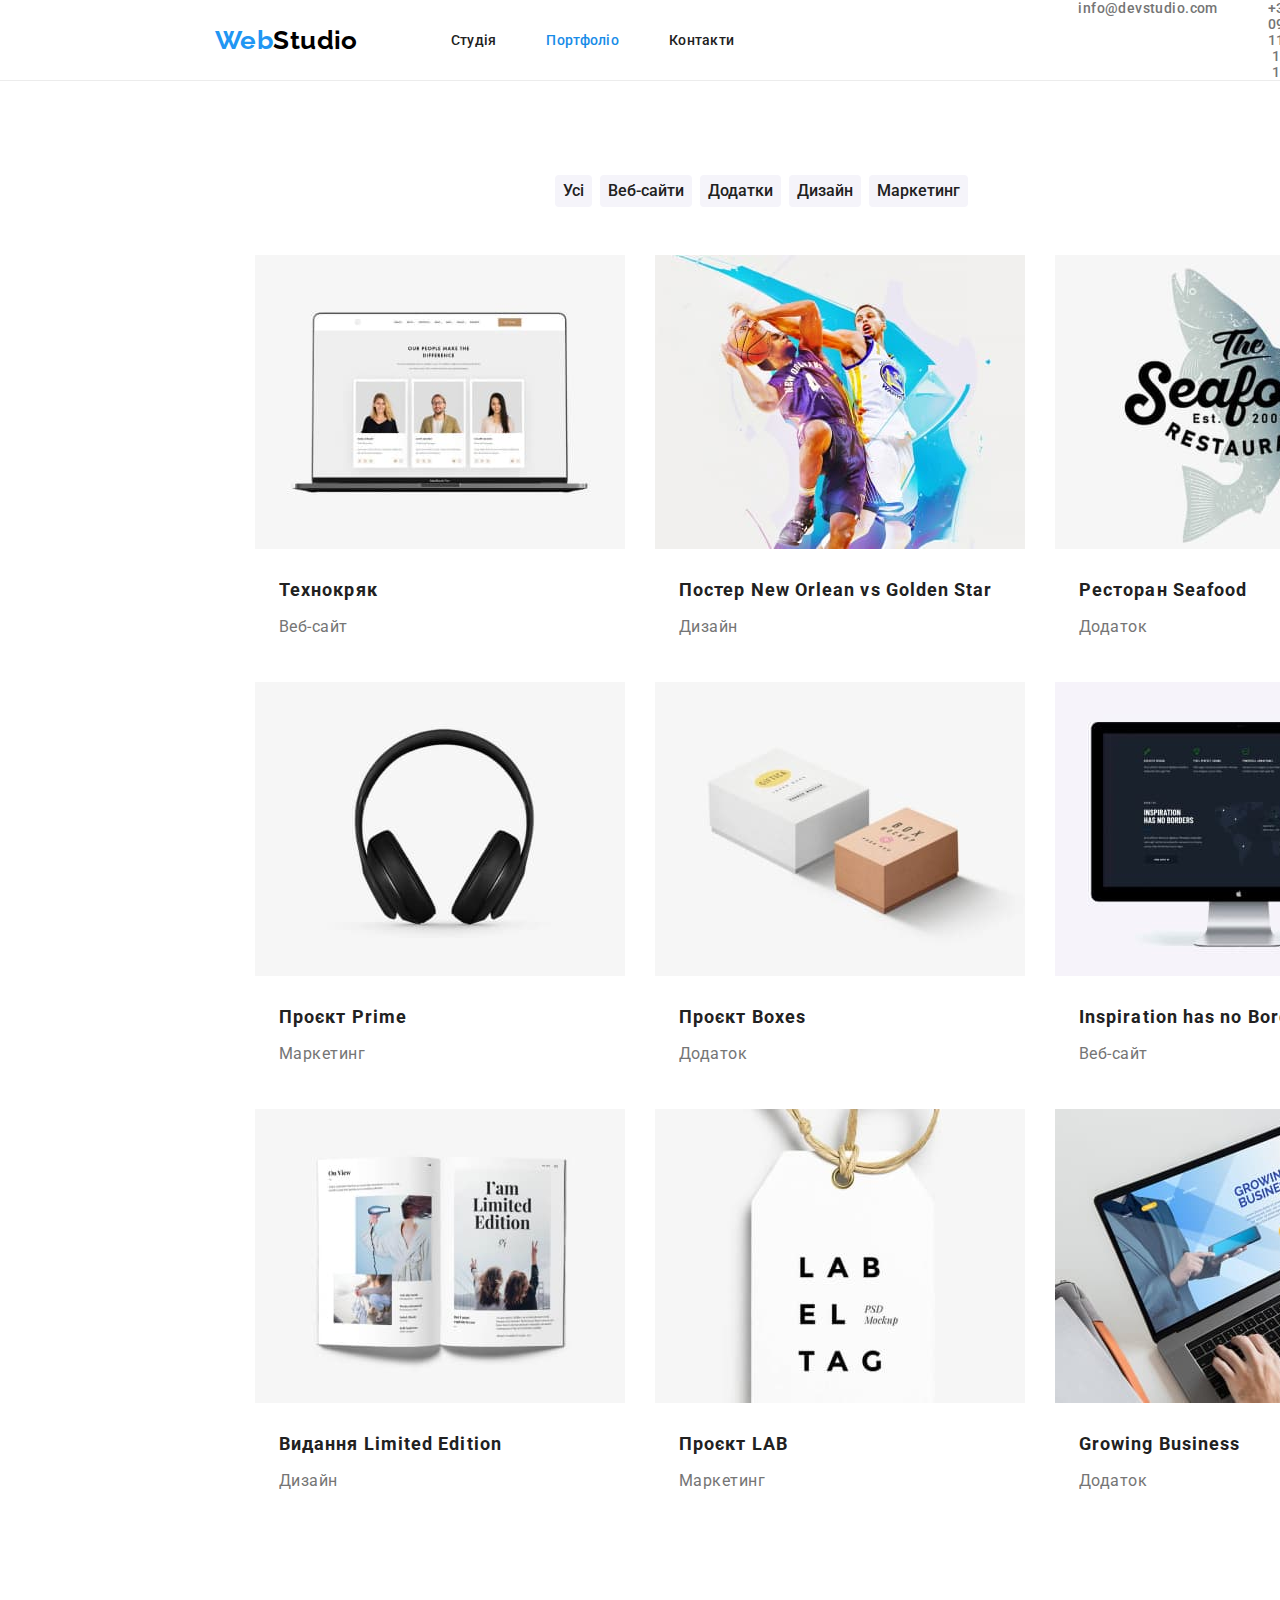
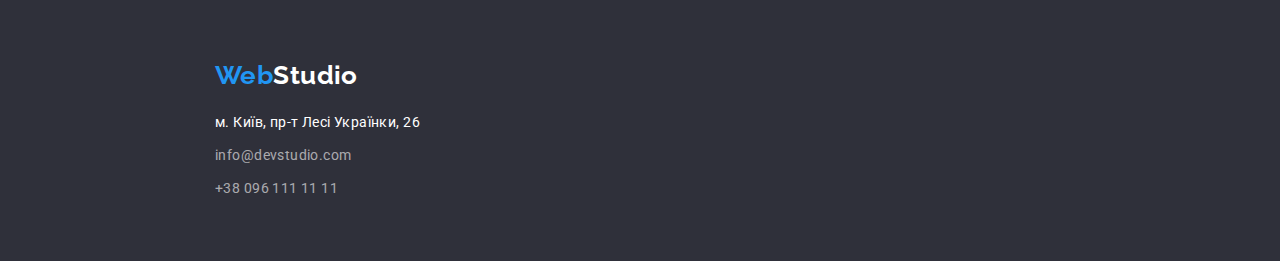
==== commit b7bfaf6f: "comeback" ====
--- a/portfolio.html
+++ b/portfolio.html
@@ -12,20 +12,22 @@
     <title>Портфоліо</title>
 </head>
 <body>
-    <header class="header">
-        <a href="#" class="studio"><span class="web">Web</span>Studio</a>
-        <nav>
-            <ul class="site-nav list">
-              <li><a href="./index.html" class="link">Студія</a></li>
-              <li><a href="./portfolio.html" class="link current">Портфоліо</a></li>
-              <li><a href="" class="link">Контакти</a></li>
-            </ul>
-        </nav>
-    <ul class="contacts">
-        <li class="contact"><a class="contact" href="mailto:info@devstudio.com">info@devstudio.com</a></li>
-        <li class="contact"><a class="contact" href="tel:+380961111111">+38 096 111 11 11</a></li>
-    </ul>
-    </header>
+  <header class="header_port">
+    <a href="#" class="studio"><span class="web">Web</span>Studio</a>
+    <nav class="nav_header">
+        <ul class="site-nav">
+            <li class="nav_item"><a href="./index.html" class="link">Студія</a></li>
+            <li class="nav_item"><a href="./portfolio.html" class="link current">Портфоліо</a></li>
+            <li class="nav_item"><a href="" class="link">Контакти</a></li>
+          </ul>
+    </nav>
+    <div class="div_contacts">
+<ul class="contacts">
+    <li class="contact"><a class="contact_link" href="mailto:info@devstudio.com">info@devstudio.com</a></li>
+    <li class="contact"><a class="contact_link" href="tel:+380961111111">+38 096 111 11 11</a></li>
+</ul>
+</div>
+</header>
     <main class="port_main">
         <section>
           <h1 class="visually-hidden">Портфоліо</h1>
@@ -37,47 +39,47 @@
             <li><button type="button" class="portfolio-button">Маркетинг</button></li>
           </ul>
           <ul class="picture_list">
-            <li class="picture_item">
+            <li class="picture_item1">
               <img src="./images/techno_kryak.jpg" alt="Технокряк" width="370" />
               <h2 class="job">Технокряк</h2>
               <p class="type">Веб-сайт</p>
             </li>
-            <li  class="picture_item">
+            <li  class="picture_item2">
               <img src="./images/basket.jpg" alt="Постер New Orlean vs Golden Star" width="370" />
               <h2 class="job">Постер New Orlean vs Golden Star</h2>
               <p class="type">Дизайн</p>
             </li>
-            <li class="picture_item">
+            <li class="picture_item3">
               <img src="./images/fish.jpg" alt="Ресторан Seafood" width="370" />
               <h2 class="job">Ресторан Seafood</h2>
               <p class="type">Додаток</p>
             </li>
-            <li class="picture_item">
+            <li class="picture_item4">
               <img src="./images/earphones.jpg" alt="Проєкт Prime" width="370" />
               <h2 class="job">Проєкт Prime</h2>
               <p class="type">Маркетинг</p>
             </li>
-            <li class="picture_item">
+            <li class="picture_item5">
               <img src="./images/boxes.jpg" alt="Проєкт Boxes" width="370" />
               <h2 class="job">Проєкт Boxes</h2>
               <p class="type">Додаток</p>
             </li>
-            <li class="picture_item">
+            <li class="picture_item6">
               <img src="./images/screen.jpg" alt="Inspiration has no Borders" width="370" />
               <h2 class="job">Inspiration has no Borders</h2>
               <p class="type">Веб-сайт</p>
             </li>
-            <li class="picture_item">
+            <li class="picture_item7">
               <img src="./images/book.jpg" alt="Видання Limited Edition" width="370" />
               <h2 class="job">Видання Limited Edition</h2>
               <p class="type">Дизайн</p>
             </li>
-            <li class="picture_item">
+            <li class="picture_item8">
               <img src="./images/label.jpg" alt="Проєкт LAB" width="370" />
               <h2 class="job">Проєкт LAB</h2>
               <p class="type">Маркетинг</p>
             </li>
-            <li class="picture_item">
+            <li class="picture_item9">
               <img src="./images/laptop.jpg" alt="Growing Business" width="370" />
               <h2 class="job">Growing Business</h2>
               <p class="type">Додаток</p>
--- a/styles/styles.css
+++ b/styles/styles.css
@@ -10,36 +10,39 @@
 --random-background-color: #F5F4FA;
 }
 
+h1 , h2 , h3 , h4 , h5 , h6 , p {
+    
+    margin: 0;
+}
 
 
 
 .header {
     display: flex;
-    
-}
-
-.div_header {
-
-    display: flex;
-}
-
-.nav_header {
-    display: flex;
-}
+    text-align: center;
+    align-items: center;
+}
+.header_port {
+    display: flex;
+    text-align: center;
+    align-items: center;
+    border-bottom: 1px solid #ececec;
+}
+
+
 
 body { font-family: 'Roboto', sans-serif;
     color: var(--primary-text-color);
     background-color: #FFFFFF;
     font-size: 14px;
     letter-spacing: 0.03em;
-    
+    margin: 0;
+    padding: 0;
 } 
 
 .web {
 color: var(--primary-change-color);
-    margin-top: 24px;
-    margin-bottom: 25px;
-    margin-left: 215px;
+margin-left: 215px;
 
 }
 .studio {
@@ -49,7 +52,7 @@
     line-height: 1.19;
     text-decoration: none;
     font-weight: bold;
-    margin-top: 24px;
+    
     margin-bottom: 0px;
     margin-right: 93px;
 }
@@ -65,6 +68,7 @@
     background-color: var(--main-background-color);
     display: block;
     margin-top: 0px;
+    text-align: center;
    
 }
 .main {
@@ -77,6 +81,7 @@
     text-align: center;
     padding: 200px 452px 30px 452px;
     margin: 0px;
+    
 
 }
 .main_button {
@@ -88,9 +93,6 @@
     font-weight: 700;
     line-height: 1.88;
     letter-spacing: 0.06em;
-    align-items: center;
-    text-align: center;
-    margin-left: 745px;
     border-color: transparent;
     border-radius: 4px;
     margin-bottom: 200px;
@@ -112,23 +114,42 @@
     color: var(--primary-change-color);
 }
 .site-nav {
-    text-decoration: none;
-    list-style-type: none;
-    display: flex;
-
+    list-style-type: none;
+    display: flex;
+    margin: 0;
+    padding-left: 0;
+    padding-right: 0;
+    
+}
+.div_contacts {
+    margin-left: 344px;
+    
 }
 .contacts {
     list-style-type: none;
- display: flex;
- margin-left: 344px;
- margin-right: 215px;
- padding-top: 21px;
- padding-bottom: 22px;
- 
-    
-    
-    
-    
+    display: flex;
+    margin: 0;
+    padding: 0;
+    
+}
+.contact {
+    padding: 0;
+    padding-right: 50px;
+}
+.contact_link {
+    font-weight: 500;
+    text-decoration: none;
+    color: var(--primary-description-color);
+    padding-right: 100000000;
+}
+.contact:last-child {
+    padding-right: 0px;
+}
+.nav_item {
+    margin-right: 50px;
+}
+.nav_item:last-child {
+    margin-right: 0px;
 }
 .link {
     list-style-type: none;
@@ -138,9 +159,9 @@
     font-weight: 500;
     letter-spacing: 0.02em;
     line-height: 1.17;
-    padding-top: 21px;
-    padding-bottom: 22px;
-    margin-right: 50px;
+    padding-top: 32px;
+    padding-bottom: 32px;
+    gap: 50px;
     display: block;
 
 
@@ -154,15 +175,15 @@
 .link:current {
     color: var(--primary-change-color);
 }
-.contact {
+.contact:last-child {
     font-weight: 500;
     text-decoration: none;
     color: var(--primary-description-color);
-    margin-left: 50px;
-    
-    
-}
-.contact:hover {
+    
+    
+}
+
+.contact_link:hover {
     color: var(--primary-change-color);
 }
 
@@ -171,10 +192,17 @@
     list-style-type: none;
     display: flex;
     margin-top: 94px;
+    margin-left: 215px;
+    margin-right: 215px;
+    margin-bottom: 0px;
+    padding-left: 0px;
 }
 
 .list_item_main {
     margin-right: 30px;
+}
+.list_item_main:last-child {
+    margin-right: 0px;
 }
 .list-item-name {
     
@@ -183,6 +211,7 @@
     color: var(--primary-text-color);
     letter-spacing: 0.03em;
     line-height: 1.14;
+    margin-bottom: 10px;
     
 }
 .list-item-description {
@@ -195,6 +224,9 @@
 .wwd {
     background-color: var(--secondary-text-color);
     margin-top: 94px;
+    margin-left: 185px;
+    margin-right: 215px;
+    margin-bottom: 94px;
     
 
 }
@@ -205,20 +237,25 @@
 text-align: center;
 letter-spacing: 0.03em;
 color: var(--primary-text-color);
+margin-bottom: 50px;
 }
 .wwd-ul {
     text-decoration: none;
     list-style-type: none;
     display: flex;
-    margin-left: 215px;
-
-}
-.wwd-li1 {
-    margin-right: 30px;
-}
-.wwd-li2 {
-    margin-right: 30px;
-}
+    padding-left: 0;
+    margin-left: 0;
+    margin-bottom: 0;
+    width: 1110px;
+
+}
+.wwd-li {
+    padding-right: 30px;
+}
+.wwd-li:last-child {
+    padding-right: 0px;
+}
+
 .team {
 font-weight: 700;
 font-size: 36px;
@@ -226,20 +263,25 @@
 text-align: center;
 letter-spacing: 0.03em;
 color: var(--primary-text-color);
-padding-top: 94px;
-}
-.team-color {
+padding-bottom: 43px;
+}
+.team-section {
     background-color: var(--random-background-color);
-    margin-top: 94px;
+    padding-top: 94px;
+    padding-bottom: 94px;
+
 }
 .team-list {
     list-style-type: none;
 display: flex;
-padding-bottom: 101px;
+padding: 0;
+margin: 0;
+margin-left: 175px;
+margin-right: 215px;
 }
 
 .member1 {
-    margin-left: 215px;
+    
     margin-right: 30px;
     border-bottom: var(--main-background-color);
 }
@@ -258,6 +300,8 @@
 text-align: center;
 letter-spacing: 0.03em;
 color: var(--primary-text-color);
+padding-top: 30px;
+padding-bottom: 10px;
 }
 .job-title {
 font-size: 16px;
@@ -265,18 +309,31 @@
 text-align: center;
 letter-spacing: 0.03em;
 color: var(--primary-description-color);
+padding-bottom: 30px;
 }
 .member1 {
     background-color: var(--secondary-text-color);
+    margin-right: 30px;
+    box-shadow: 0px 1px 3px rgba(0,0,0,.12), 0px 1px 1px rgba(0,0,0,.14), 0px 2px 1px rgba(0,0,0,.2);
+    border-radius: 0px 0px 4px 4px;
 }
 .member2 {
     background-color: var(--secondary-text-color);
+    margin-right: 30px;
+    box-shadow: 0px 1px 3px rgba(0,0,0,.12), 0px 1px 1px rgba(0,0,0,.14), 0px 2px 1px rgba(0,0,0,.2);
+    border-radius: 0px 0px 4px 4px;
 }
 .member3 {
     background-color: var(--secondary-text-color);
+    margin-right: 30px;
+    box-shadow: 0px 1px 3px rgba(0,0,0,.12), 0px 1px 1px rgba(0,0,0,.14), 0px 2px 1px rgba(0,0,0,.2);
+    border-radius: 0px 0px 4px 4px;
 }
 .member4 {
     background-color: var(--secondary-text-color);
+    margin-right: 30px;
+    box-shadow: 0px 1px 3px rgba(0,0,0,.12), 0px 1px 1px rgba(0,0,0,.14), 0px 2px 1px rgba(0,0,0,.2);
+    border-radius: 0px 0px 4px 4px;
 }
 .footer {
     background-color: var(--main-background-color);
@@ -287,6 +344,7 @@
     list-style-type: none;
     font-style: normal;
     padding: 20px 0px 60px 215px;
+    margin: 0;
 }
 .address {
 font-size: 14px;
@@ -294,6 +352,7 @@
 letter-spacing: 0.03em;
 color: var(--secondary-text-color);
 text-decoration: none;
+margin-bottom: 9px;
 }
 .contact-f {
     text-decoration: none;
@@ -301,9 +360,22 @@
     line-height: 1.71;
     letter-spacing: 0.03em;
     color: var(--secondary-description-color);
+    padding-bottom: 9px;
+}
+.contact-f:last-child {
+    text-decoration: none;
+    font-size: 14px;
+    line-height: 1.71;
+    letter-spacing: 0.03em;
+    color: var(--secondary-description-color);
+    padding-bottom: 0px;
 }
 
 /* Portofolio html */
+
+.port_main {
+    margin: 94px 215px 94px 215px;
+}
 
 .portfolio-button {
   font-family: inherit;
@@ -315,8 +387,12 @@
   cursor: pointer;
   border-color: transparent;
   border-radius: 4px;
+  margin-bottom: 34px;
+  margin-right: 8px;
   
-}
+  
+}
+
 .portfolio-button:hover,
 .portfolio-button:focus {
   color: var(--secondary-text-color);
@@ -325,13 +401,53 @@
 .button_list {
     list-style-type: none;
     display: flex;
-   
+    margin-left: 300px;
+    padding-left: auto;
+    padding-right: auto;
 }
 .picture_list {
     list-style-type: none;
-}
-.picture_item {
-    background-color: var(--secondary-text-color);
+    display: grid;
+  grid-template-columns: 1fr 1fr 1fr;
+  
+}
+.picture_item1 {
+    background-color: var(--secondary-text-color);
+    margin-right: 30px;
+    margin-bottom: 30px;
+}
+.picture_item2 {
+    background-color: var(--secondary-text-color);
+    margin-right: 30px;
+    margin-bottom: 30px;
+}
+.picture_item3 {
+    background-color: var(--secondary-text-color);
+
+}
+.picture_item4 {
+    background-color: var(--secondary-text-color);
+    margin-bottom: 30px;
+}
+.picture_item5 {
+    background-color: var(--secondary-text-color);
+
+}
+.picture_item6 {
+    background-color: var(--secondary-text-color);
+
+}
+.picture_item7 {
+    background-color: var(--secondary-text-color);
+    
+}
+.picture_item8 {
+    background-color: var(--secondary-text-color);
+
+}
+.picture_item9 {
+    background-color: var(--secondary-text-color);
+
 }
 .job {
   color:var(--primary-text-color);
@@ -339,12 +455,14 @@
   font-size: 18px;
   line-height: 2;
   letter-spacing: 0.06em;
+  padding:20px 24px 4px 24px ;
 }
 .type {
   color: var(--primary-description-color);
   font-size: 16px;
   line-height: 1.87;
   letter-spacing: 0.03em;
+  padding: 0px 24px 10px 24px;
 }
 .site-nav .link:hover,
 .site-nav .link:focus,
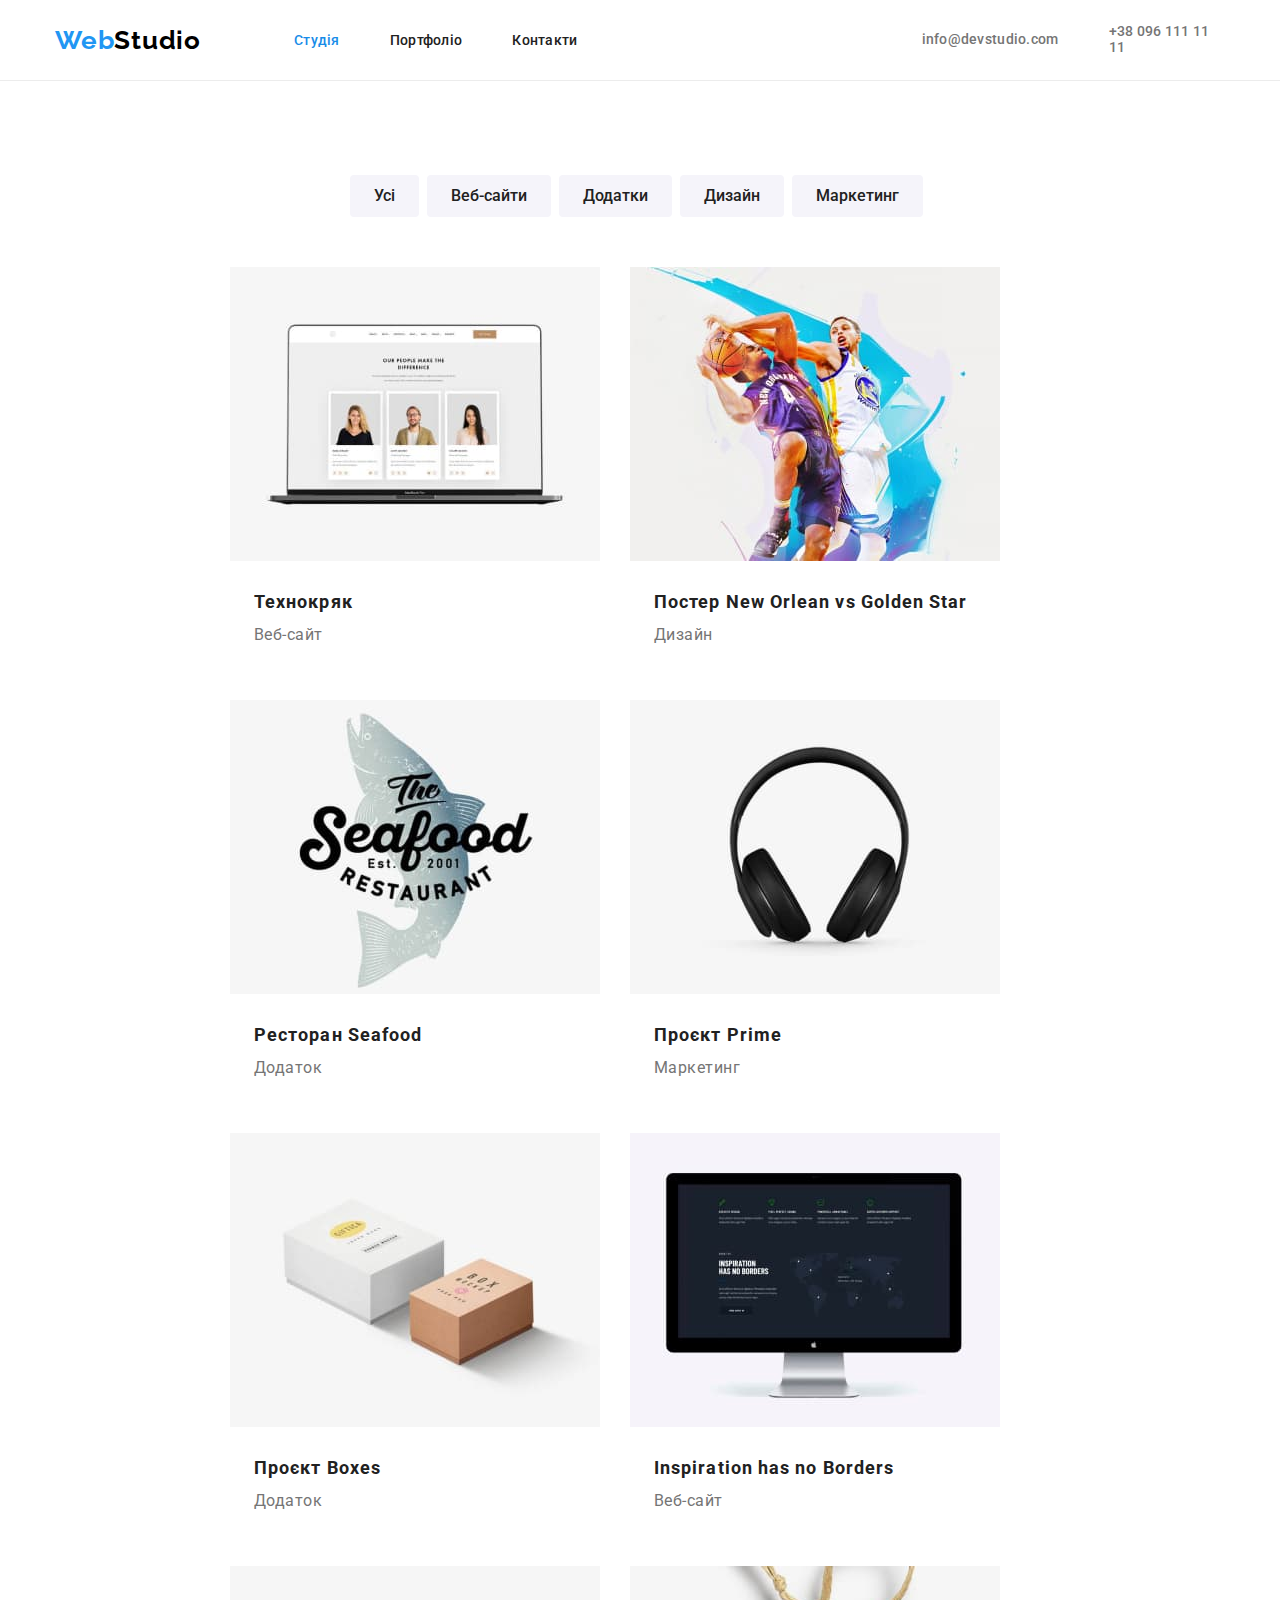
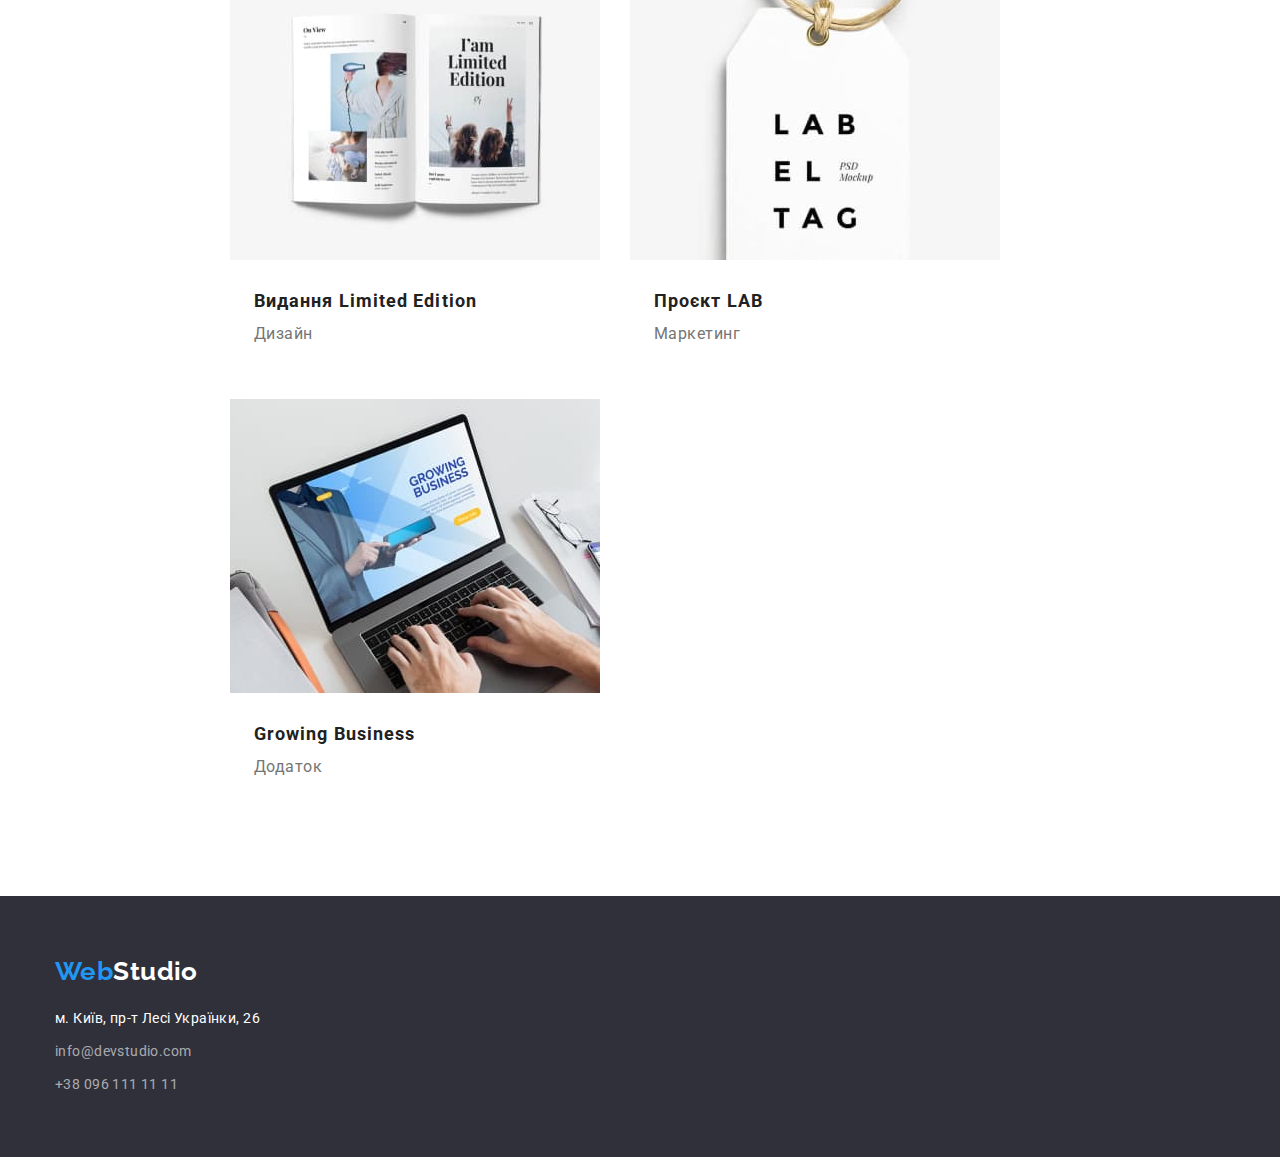
==== commit b0d57ab9: "alive" ====
--- a/portfolio.html
+++ b/portfolio.html
@@ -13,23 +13,22 @@
 </head>
 <body>
   <header class="header_port">
-    <a href="#" class="studio"><span class="web">Web</span>Studio</a>
-    <nav class="nav_header">
-        <ul class="site-nav">
-            <li class="nav_item"><a href="./index.html" class="link">Студія</a></li>
-            <li class="nav_item"><a href="./portfolio.html" class="link current">Портфоліо</a></li>
-            <li class="nav_item"><a href="" class="link">Контакти</a></li>
-          </ul>
-    </nav>
-    <div class="div_contacts">
-<ul class="contacts">
-    <li class="contact"><a class="contact_link" href="mailto:info@devstudio.com">info@devstudio.com</a></li>
-    <li class="contact"><a class="contact_link" href="tel:+380961111111">+38 096 111 11 11</a></li>
-</ul>
+    <div class="container flex">
+<a href="#" class="studio"><span class="web">Web</span>Studio</a>
+    <ul class="site-nav">
+        <li class="nav_item"><a href="./index.html" class="link current">Студія</a></li>
+        <li class="nav_item"><a href="./portfolio.html" class="link">Портфоліо</a></li>
+        <li class="nav_item"><a href="" class="link">Контакти</a></li>
+      </ul>
+<div class="div_contacts">
+<a class="contact_link-" href="mailto:info@devstudio.com">info@devstudio.com</a>
+<a class="contact_link" href="tel:+380961111111">+38 096 111 11 11</a>
+</div>
 </div>
 </header>
     <main class="port_main">
         <section>
+          <div class="container">
           <h1 class="visually-hidden">Портфоліо</h1>
           <ul class="button_list">
             <li><button type="button" class="portfolio-button">Усі</button></li>
@@ -41,54 +40,74 @@
           <ul class="picture_list">
             <li class="picture_item1">
               <img src="./images/techno_kryak.jpg" alt="Технокряк" width="370" />
-              <h2 class="job">Технокряк</h2>
-              <p class="type">Веб-сайт</p>
+              <div class="div_picture">
+                <h2 class="job">Технокряк</h2>
+                <p class="type">Веб-сайт</p>
+              </div>
             </li>
             <li  class="picture_item2">
               <img src="./images/basket.jpg" alt="Постер New Orlean vs Golden Star" width="370" />
-              <h2 class="job">Постер New Orlean vs Golden Star</h2>
-              <p class="type">Дизайн</p>
+              <div class="div_picture">
+                <h2 class="job">Постер New Orlean vs Golden Star</h2>
+                <p class="type">Дизайн</p>
+              </div>
             </li>
             <li class="picture_item3">
               <img src="./images/fish.jpg" alt="Ресторан Seafood" width="370" />
-              <h2 class="job">Ресторан Seafood</h2>
-              <p class="type">Додаток</p>
+              <div class="div_picture">
+                <h2 class="job">Ресторан Seafood</h2>
+                <p class="type">Додаток</p>
+              </div>
             </li>
             <li class="picture_item4">
               <img src="./images/earphones.jpg" alt="Проєкт Prime" width="370" />
-              <h2 class="job">Проєкт Prime</h2>
-              <p class="type">Маркетинг</p>
+              <div class="div_picture">
+                <h2 class="job">Проєкт Prime</h2>
+                <p class="type">Маркетинг</p>
+              </div>
             </li>
             <li class="picture_item5">
               <img src="./images/boxes.jpg" alt="Проєкт Boxes" width="370" />
-              <h2 class="job">Проєкт Boxes</h2>
-              <p class="type">Додаток</p>
+              <div class="div_picture">
+                <h2 class="job">Проєкт Boxes</h2>
+                <p class="type">Додаток</p>
+              </div>
             </li>
             <li class="picture_item6">
               <img src="./images/screen.jpg" alt="Inspiration has no Borders" width="370" />
-              <h2 class="job">Inspiration has no Borders</h2>
-              <p class="type">Веб-сайт</p>
+              <div class="div_picture">
+                <h2 class="job">Inspiration has no Borders</h2>
+                <p class="type">Веб-сайт</p>
+              </div>
             </li>
             <li class="picture_item7">
               <img src="./images/book.jpg" alt="Видання Limited Edition" width="370" />
-              <h2 class="job">Видання Limited Edition</h2>
-              <p class="type">Дизайн</p>
+              <div class="div_picture">
+                <h2 class="job">Видання Limited Edition</h2>
+                <p class="type">Дизайн</p>
+              </div>
             </li>
             <li class="picture_item8">
               <img src="./images/label.jpg" alt="Проєкт LAB" width="370" />
-              <h2 class="job">Проєкт LAB</h2>
-              <p class="type">Маркетинг</p>
+              <div class="div_picture">
+                <h2 class="job">Проєкт LAB</h2>
+                <p class="type">Маркетинг</p>
+              </div>
             </li>
             <li class="picture_item9">
               <img src="./images/laptop.jpg" alt="Growing Business" width="370" />
-              <h2 class="job">Growing Business</h2>
-              <p class="type">Додаток</p>
+              <div class="div_picture">
+                <h2 class="job">Growing Business</h2>
+                <p class="type">Додаток</p>
+              </div>
             </li>
           </ul>
+        </div>
         </section>
       </main>
     <!--Basement-->
     <footer class="footer">
+      <div class="container">
         <a href="#" class="studio_bot"><span class="web">Web</span>Studio</a>
         <address>
          <ul class="foot-contacts">
@@ -97,6 +116,7 @@
             <li class="contact-f"><a class="contact-f" href="tel:+380961111111">+38 096 111 11 11</a></li> 
          </ul> 
         </address>
+      </div>
  </footer>
     
 </body>
--- a/styles/styles.css
+++ b/styles/styles.css
@@ -10,22 +10,33 @@
 --random-background-color: #F5F4FA;
 }
 
-h1 , h2 , h3 , h4 , h5 , h6 , p {
+h1 , h2 , h3 , h4 , h5 , h6 , p , ul , li {
     
     margin: 0;
-}
-
-
+    padding: 0;
+}
+img {
+    max-width: 100%;
+}
+
+.container {
+    margin-left: auto;
+    margin-right: auto;
+    max-width: 1200px;
+    padding-left: 15px;
+    padding-right: 15px;
+    display: block;
+}
+
+.flex {
+    display: flex;
+}
 
 .header {
     display: flex;
-    text-align: center;
-    align-items: center;
 }
 .header_port {
     display: flex;
-    text-align: center;
-    align-items: center;
     border-bottom: 1px solid #ececec;
 }
 
@@ -42,18 +53,19 @@
 
 .web {
 color: var(--primary-change-color);
-margin-left: 215px;
+
 
 }
 .studio {
     color: var(--tetriary-text-color);
-    font-family: 'Raleway', sans-serif;
     font-size: 26px;
     line-height: 1.19;
     text-decoration: none;
     font-weight: bold;
-    
-    margin-bottom: 0px;
+    font-family: "Raleway";
+    letter-spacing: .03em;
+    display: flex;
+    align-items: center;
     margin-right: 93px;
 }
 .studio_bot {
@@ -66,9 +78,9 @@
 }
 .main_section {
     background-color: var(--main-background-color);
-    display: block;
-    margin-top: 0px;
     text-align: center;
+    padding-top: 200px;
+    padding-bottom: 200px;
    
 }
 .main {
@@ -79,10 +91,6 @@
     font-weight: 900;
     text-transform: uppercase;
     text-align: center;
-    padding: 200px 452px 30px 452px;
-    margin: 0px;
-    
-
 }
 .main_button {
     color: var(--secondary-text-color);
@@ -95,7 +103,13 @@
     letter-spacing: 0.06em;
     border-color: transparent;
     border-radius: 4px;
-    margin-bottom: 200px;
+    align-items: center;
+    text-align: center;
+    margin-top: 30px;
+    margin-right: auto;
+    margin-left: auto;
+    width:216px;
+    height:50px;
     
 }
 .main_button:hover {
@@ -116,22 +130,15 @@
 .site-nav {
     list-style-type: none;
     display: flex;
-    margin: 0;
-    padding-left: 0;
-    padding-right: 0;
-    
+
 }
 .div_contacts {
+    display: flex;
     margin-left: 344px;
     
 }
-.contacts {
-    list-style-type: none;
-    display: flex;
-    margin: 0;
-    padding: 0;
-    
-}
+
+    
 .contact {
     padding: 0;
     padding-right: 50px;
@@ -140,17 +147,40 @@
     font-weight: 500;
     text-decoration: none;
     color: var(--primary-description-color);
-    padding-right: 100000000;
+    font-size: 14px;
+    line-height: 1.14;
+    letter-spacing: .02em;
+    display: flex;
+    align-items: center;
+    margin-left: 50px;
+}
+.contact_link- {
+    font-weight: 500;
+    text-decoration: none;
+    color: var(--primary-description-color);
+    font-size: 14px;
+    line-height: 1.14;
+    letter-spacing: .02em;
+    display: flex;
+    align-items: center;
 }
 .contact:last-child {
     padding-right: 0px;
 }
+.nav_header {
+    display: flex;
+}
 .nav_item {
+    display: list-item;
+    text-align: -webkit-match-parent;
     margin-right: 50px;
 }
 .nav_item:last-child {
+    display: list-item;
+    text-align: -webkit-match-parent;
     margin-right: 0px;
 }
+
 .link {
     list-style-type: none;
     color: var(--primary-text-color);
@@ -161,11 +191,9 @@
     line-height: 1.17;
     padding-top: 32px;
     padding-bottom: 32px;
-    gap: 50px;
-    display: block;
-
-
-}
+    display: flex;
+}
+
 .link:hover {
     color: var(--primary-change-color);
 }
@@ -186,20 +214,21 @@
 .contact_link:hover {
     color: var(--primary-change-color);
 }
-
+.sctn_about {
+    padding-top: 94px;
+    padding-bottom: 94px;
+}
 .peculiarities-block {
     text-decoration: none;
     list-style-type: none;
     display: flex;
-    margin-top: 94px;
-    margin-left: 215px;
-    margin-right: 215px;
-    margin-bottom: 0px;
-    padding-left: 0px;
+    padding: 0;
+    margin: 0;
 }
 
 .list_item_main {
     margin-right: 30px;
+    display: list-item;
 }
 .list_item_main:last-child {
     margin-right: 0px;
@@ -223,10 +252,7 @@
 }
 .wwd {
     background-color: var(--secondary-text-color);
-    margin-top: 94px;
-    margin-left: 185px;
-    margin-right: 215px;
-    margin-bottom: 94px;
+    
     
 
 }
@@ -243,17 +269,15 @@
     text-decoration: none;
     list-style-type: none;
     display: flex;
-    padding-left: 0;
-    margin-left: 0;
-    margin-bottom: 0;
-    width: 1110px;
+    margin-bottom: 94px;
+    
 
 }
 .wwd-li {
-    padding-right: 30px;
+    margin-right: 30px;
 }
 .wwd-li:last-child {
-    padding-right: 0px;
+    margin-right: 0px;
 }
 
 .team {
@@ -263,7 +287,7 @@
 text-align: center;
 letter-spacing: 0.03em;
 color: var(--primary-text-color);
-padding-bottom: 43px;
+margin-bottom: 43px;
 }
 .team-section {
     background-color: var(--random-background-color);
@@ -272,27 +296,12 @@
 
 }
 .team-list {
-    list-style-type: none;
+list-style-type: none;
 display: flex;
-padding: 0;
-margin: 0;
-margin-left: 175px;
-margin-right: 215px;
-}
-
-.member1 {
-    
-    margin-right: 30px;
-    border-bottom: var(--main-background-color);
-}
-.member2 {
-    
-    margin-right: 30px;
-}
-.member3 {
-    
-    margin-right: 30px;
-}
+
+}
+
+
 .name {
 font-weight: 500;
 font-size: 16px;
@@ -311,40 +320,27 @@
 color: var(--primary-description-color);
 padding-bottom: 30px;
 }
-.member1 {
+.member {
     background-color: var(--secondary-text-color);
     margin-right: 30px;
     box-shadow: 0px 1px 3px rgba(0,0,0,.12), 0px 1px 1px rgba(0,0,0,.14), 0px 2px 1px rgba(0,0,0,.2);
     border-radius: 0px 0px 4px 4px;
-}
-.member2 {
-    background-color: var(--secondary-text-color);
-    margin-right: 30px;
-    box-shadow: 0px 1px 3px rgba(0,0,0,.12), 0px 1px 1px rgba(0,0,0,.14), 0px 2px 1px rgba(0,0,0,.2);
-    border-radius: 0px 0px 4px 4px;
-}
-.member3 {
-    background-color: var(--secondary-text-color);
-    margin-right: 30px;
-    box-shadow: 0px 1px 3px rgba(0,0,0,.12), 0px 1px 1px rgba(0,0,0,.14), 0px 2px 1px rgba(0,0,0,.2);
-    border-radius: 0px 0px 4px 4px;
-}
-.member4 {
-    background-color: var(--secondary-text-color);
-    margin-right: 30px;
-    box-shadow: 0px 1px 3px rgba(0,0,0,.12), 0px 1px 1px rgba(0,0,0,.14), 0px 2px 1px rgba(0,0,0,.2);
-    border-radius: 0px 0px 4px 4px;
+
+}
+.member:last-child {
+    margin-right: 0;
 }
 .footer {
     background-color: var(--main-background-color);
     padding-top: 60px;
+    padding-bottom: 60px;
 }
 .foot-contacts {
     text-decoration: none;
     list-style-type: none;
     font-style: normal;
-    padding: 20px 0px 60px 215px;
     margin: 0;
+    padding-top: 20px;
 }
 .address {
 font-size: 14px;
@@ -360,7 +356,7 @@
     line-height: 1.71;
     letter-spacing: 0.03em;
     color: var(--secondary-description-color);
-    padding-bottom: 9px;
+    margin-bottom: 9px;
 }
 .contact-f:last-child {
     text-decoration: none;
@@ -368,7 +364,7 @@
     line-height: 1.71;
     letter-spacing: 0.03em;
     color: var(--secondary-description-color);
-    padding-bottom: 0px;
+    margin-bottom: 0px;
 }
 
 /* Portofolio html */
@@ -387,8 +383,8 @@
   cursor: pointer;
   border-color: transparent;
   border-radius: 4px;
-  margin-bottom: 34px;
   margin-right: 8px;
+  padding: 6px 22px;
   
   
 }
@@ -401,25 +397,24 @@
 .button_list {
     list-style-type: none;
     display: flex;
-    margin-left: 300px;
-    padding-left: auto;
-    padding-right: auto;
+    justify-content: center;
+    margin-bottom: 50px;
 }
 .picture_list {
     list-style-type: none;
-    display: grid;
-  grid-template-columns: 1fr 1fr 1fr;
+    display: flex;
+    flex-wrap: wrap;
+    gap: 30px;
   
 }
+.div_picture {
+    padding: 20px 24px;
+}
 .picture_item1 {
     background-color: var(--secondary-text-color);
-    margin-right: 30px;
-    margin-bottom: 30px;
 }
 .picture_item2 {
     background-color: var(--secondary-text-color);
-    margin-right: 30px;
-    margin-bottom: 30px;
 }
 .picture_item3 {
     background-color: var(--secondary-text-color);
@@ -427,7 +422,6 @@
 }
 .picture_item4 {
     background-color: var(--secondary-text-color);
-    margin-bottom: 30px;
 }
 .picture_item5 {
     background-color: var(--secondary-text-color);
@@ -455,14 +449,14 @@
   font-size: 18px;
   line-height: 2;
   letter-spacing: 0.06em;
-  padding:20px 24px 4px 24px ;
+  
 }
 .type {
   color: var(--primary-description-color);
   font-size: 16px;
   line-height: 1.87;
   letter-spacing: 0.03em;
-  padding: 0px 24px 10px 24px;
+  
 }
 .site-nav .link:hover,
 .site-nav .link:focus,
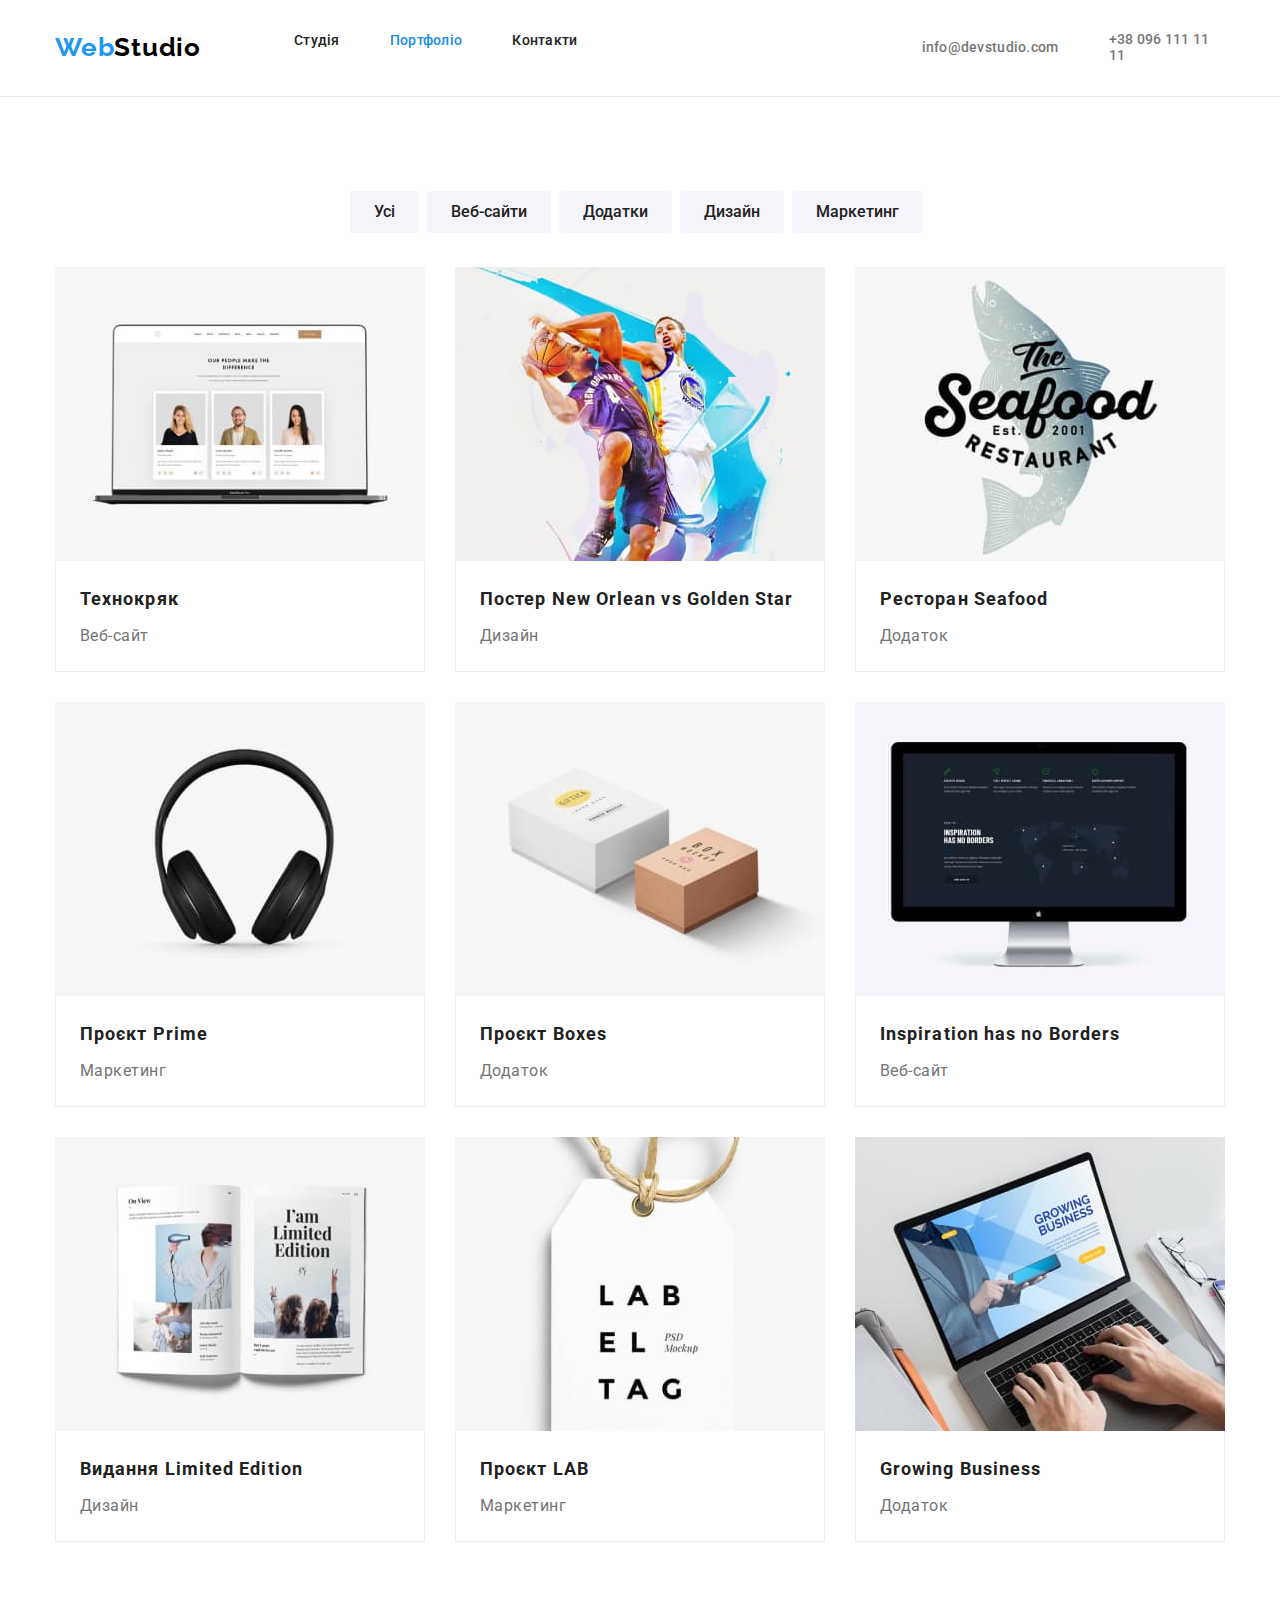
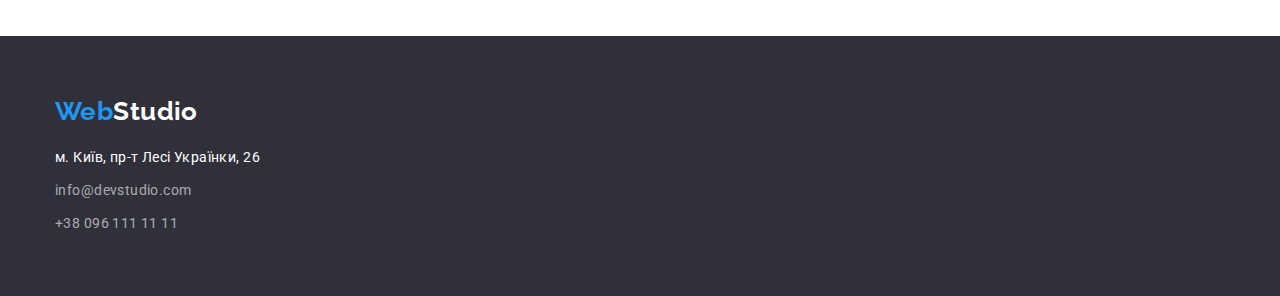
==== commit 63c1a97f: "got it" ====
--- a/portfolio.html
+++ b/portfolio.html
@@ -15,19 +15,23 @@
   <header class="header_port">
     <div class="container flex">
 <a href="#" class="studio"><span class="web">Web</span>Studio</a>
+   <nav> 
     <ul class="site-nav">
-        <li class="nav_item"><a href="./index.html" class="link current">Студія</a></li>
-        <li class="nav_item"><a href="./portfolio.html" class="link">Портфоліо</a></li>
+        <li class="nav_item"><a href="./index.html" class="link">Студія</a></li>
+        <li class="nav_item"><a href="./portfolio.html" class="link current">Портфоліо</a></li>
         <li class="nav_item"><a href="" class="link">Контакти</a></li>
-      </ul>
+    </ul>
+    </nav>
 <div class="div_contacts">
-<a class="contact_link-" href="mailto:info@devstudio.com">info@devstudio.com</a>
-<a class="contact_link" href="tel:+380961111111">+38 096 111 11 11</a>
+<ul class="contact_link_list">
+<li class="contact_link"><a class="contact_link_item" href="mailto:info@devstudio.com">info@devstudio.com</a></li>
+<li class="contact_link"><a class="contact_link_item" href="tel:+380961111111">+38 096 111 11 11</a></li>
+</ul>
 </div>
 </div>
 </header>
-    <main class="port_main">
-        <section>
+    <main>
+        <section class="sctn_port">
           <div class="container">
           <h1 class="visually-hidden">Портфоліо</h1>
           <ul class="button_list">
--- a/styles/styles.css
+++ b/styles/styles.css
@@ -14,11 +14,15 @@
     
     margin: 0;
     padding: 0;
+    list-style-type: none;
 }
 img {
+    display: block;
     max-width: 100%;
 }
-
+a {
+    text-decoration: none;
+}
 .container {
     margin-left: auto;
     margin-right: auto;
@@ -108,8 +112,7 @@
     margin-top: 30px;
     margin-right: auto;
     margin-left: auto;
-    width:216px;
-    height:50px;
+    padding: 10px 32px;
     
 }
 .main_button:hover {
@@ -121,10 +124,10 @@
     background-color: var(--button-color);
 }
 
-.contact:hover {
-    color: var(--primary-change-color);
-}
-.contact:focus {
+.contact_link:hover {
+    color: var(--primary-change-color);
+}
+.contact_link:focus {
     color: var(--primary-change-color);
 }
 .site-nav {
@@ -143,6 +146,9 @@
     padding: 0;
     padding-right: 50px;
 }
+.contact_link_list {
+    display: flex;
+}
 .contact_link {
     font-weight: 500;
     text-decoration: none;
@@ -154,7 +160,7 @@
     align-items: center;
     margin-left: 50px;
 }
-.contact_link- {
+.contact_link_item {
     font-weight: 500;
     text-decoration: none;
     color: var(--primary-description-color);
@@ -163,7 +169,27 @@
     letter-spacing: .02em;
     display: flex;
     align-items: center;
-}
+    padding-top: 32px;
+    padding-bottom: 32px;
+}
+.contact_link_item:hover {
+    color: var(--primary-change-color);
+}
+.contact_link_item:focus {
+    color: var(--primary-change-color);
+}
+.contact_link:first-child {
+    font-weight: 500;
+    text-decoration: none;
+    color: var(--primary-description-color);
+    font-size: 14px;
+    line-height: 1.14;
+    letter-spacing: .02em;
+    display: flex;
+    align-items: center;
+    margin-left: 0px;
+}
+
 .contact:last-child {
     padding-right: 0px;
 }
@@ -252,7 +278,7 @@
 }
 .wwd {
     background-color: var(--secondary-text-color);
-    
+    margin-bottom: 94px;
     
 
 }
@@ -266,10 +292,9 @@
 margin-bottom: 50px;
 }
 .wwd-ul {
-    text-decoration: none;
-    list-style-type: none;
-    display: flex;
-    margin-bottom: 94px;
+    list-style-type: none;
+    display: flex;
+    
     
 
 }
@@ -301,7 +326,10 @@
 
 }
 
-
+.about_member {
+    padding-top: 30px;
+    padding-bottom: 30px;
+}
 .name {
 font-weight: 500;
 font-size: 16px;
@@ -309,8 +337,8 @@
 text-align: center;
 letter-spacing: 0.03em;
 color: var(--primary-text-color);
-padding-top: 30px;
-padding-bottom: 10px;
+margin-bottom: 10px;
+
 }
 .job-title {
 font-size: 16px;
@@ -318,7 +346,7 @@
 text-align: center;
 letter-spacing: 0.03em;
 color: var(--primary-description-color);
-padding-bottom: 30px;
+
 }
 .member {
     background-color: var(--secondary-text-color);
@@ -339,8 +367,8 @@
     text-decoration: none;
     list-style-type: none;
     font-style: normal;
-    margin: 0;
-    padding-top: 20px;
+    margin-top: 20px;
+    
 }
 .address {
 font-size: 14px;
@@ -369,8 +397,9 @@
 
 /* Portofolio html */
 
-.port_main {
-    margin: 94px 215px 94px 215px;
+.sctn_port {
+    padding-top: 94px;
+    padding-bottom: 94px;
 }
 
 .portfolio-button {
@@ -398,7 +427,7 @@
     list-style-type: none;
     display: flex;
     justify-content: center;
-    margin-bottom: 50px;
+    margin-bottom: 34px;
 }
 .picture_list {
     list-style-type: none;
@@ -409,6 +438,8 @@
 }
 .div_picture {
     padding: 20px 24px;
+    border: 1px solid #eee;
+    border-top: none;
 }
 .picture_item1 {
     background-color: var(--secondary-text-color);
@@ -449,6 +480,7 @@
   font-size: 18px;
   line-height: 2;
   letter-spacing: 0.06em;
+  margin-bottom: 4px;
   
 }
 .type {
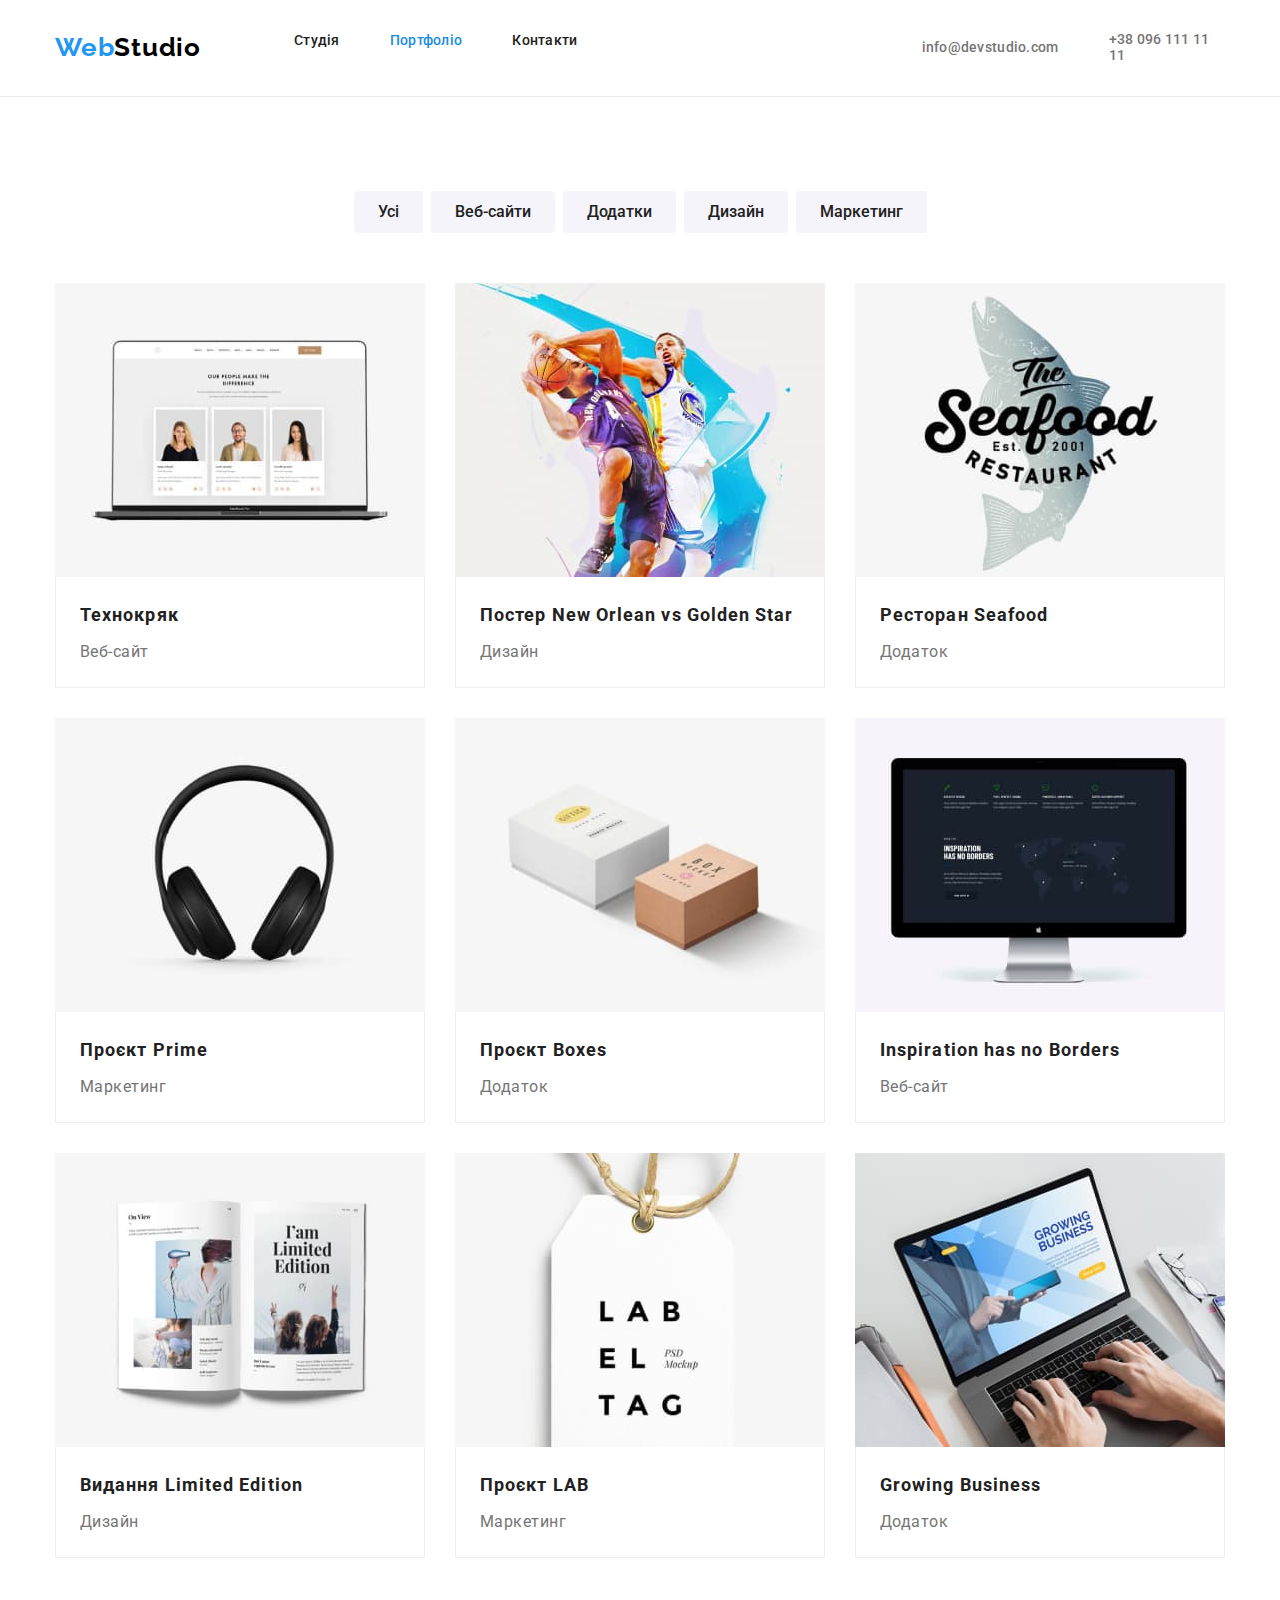
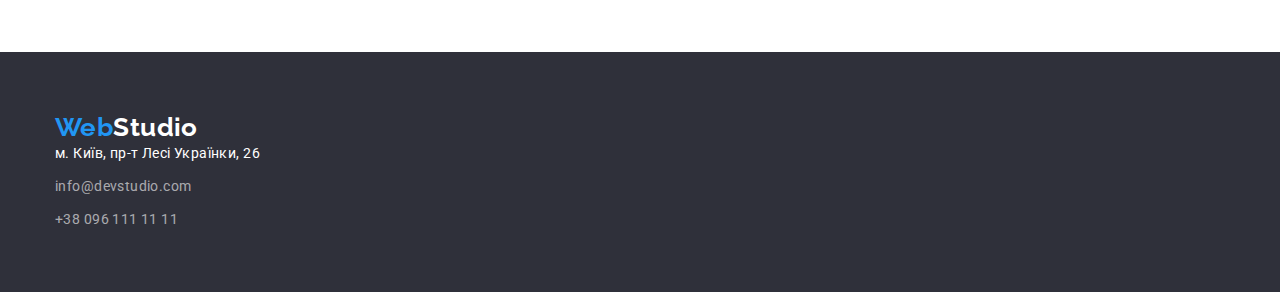
==== commit fa6ee0ba: "almost" ====
--- a/portfolio.html
+++ b/portfolio.html
@@ -22,12 +22,10 @@
         <li class="nav_item"><a href="" class="link">Контакти</a></li>
     </ul>
     </nav>
-<div class="div_contacts">
 <ul class="contact_link_list">
 <li class="contact_link"><a class="contact_link_item" href="mailto:info@devstudio.com">info@devstudio.com</a></li>
 <li class="contact_link"><a class="contact_link_item" href="tel:+380961111111">+38 096 111 11 11</a></li>
 </ul>
-</div>
 </div>
 </header>
     <main>
@@ -35,11 +33,11 @@
           <div class="container">
           <h1 class="visually-hidden">Портфоліо</h1>
           <ul class="button_list">
-            <li><button type="button" class="portfolio-button">Усі</button></li>
-            <li><button type="button" class="portfolio-button">Веб-сайти</button></li>
-            <li><button type="button" class="portfolio-button">Додатки</button></li>
-            <li><button type="button" class="portfolio-button">Дизайн</button></li>
-            <li><button type="button" class="portfolio-button">Маркетинг</button></li>
+            <li class="button_li"><button type="button" class="portfolio-button">Усі</button></li>
+            <li class="button_li"><button type="button" class="portfolio-button">Веб-сайти</button></li>
+            <li class="button_li"><button type="button" class="portfolio-button">Додатки</button></li>
+            <li class="button_li"><button type="button" class="portfolio-button">Дизайн</button></li>
+            <li class="button_li"><button type="button" class="portfolio-button">Маркетинг</button></li>
           </ul>
           <ul class="picture_list">
             <li class="picture_item1">
--- a/styles/styles.css
+++ b/styles/styles.css
@@ -26,10 +26,9 @@
 .container {
     margin-left: auto;
     margin-right: auto;
-    max-width: 1200px;
+    width: 1200px;
     padding-left: 15px;
     padding-right: 15px;
-    display: block;
 }
 
 .flex {
@@ -95,6 +94,7 @@
     font-weight: 900;
     text-transform: uppercase;
     text-align: center;
+    max-width: 696px;
 }
 .main_button {
     color: var(--secondary-text-color);
@@ -148,6 +148,7 @@
 }
 .contact_link_list {
     display: flex;
+    margin-left: 344px;
 }
 .contact_link {
     font-weight: 500;
@@ -364,11 +365,12 @@
     padding-bottom: 60px;
 }
 .foot-contacts {
-    text-decoration: none;
     list-style-type: none;
     font-style: normal;
-    margin-top: 20px;
-    
+    
+}
+.adres {
+    margin-top: 20px;   
 }
 .address {
 font-size: 14px;
@@ -401,7 +403,12 @@
     padding-top: 94px;
     padding-bottom: 94px;
 }
-
+.button_li {
+    margin-right: 8px;
+}
+.button_li:last-child {
+    margin-right: 0;
+}
 .portfolio-button {
   font-family: inherit;
   color: var(--primary-text-color);
@@ -412,10 +419,7 @@
   cursor: pointer;
   border-color: transparent;
   border-radius: 4px;
-  margin-right: 8px;
   padding: 6px 22px;
-  
-  
 }
 
 .portfolio-button:hover,
@@ -427,7 +431,7 @@
     list-style-type: none;
     display: flex;
     justify-content: center;
-    margin-bottom: 34px;
+    margin-bottom: 50px;
 }
 .picture_list {
     list-style-type: none;
